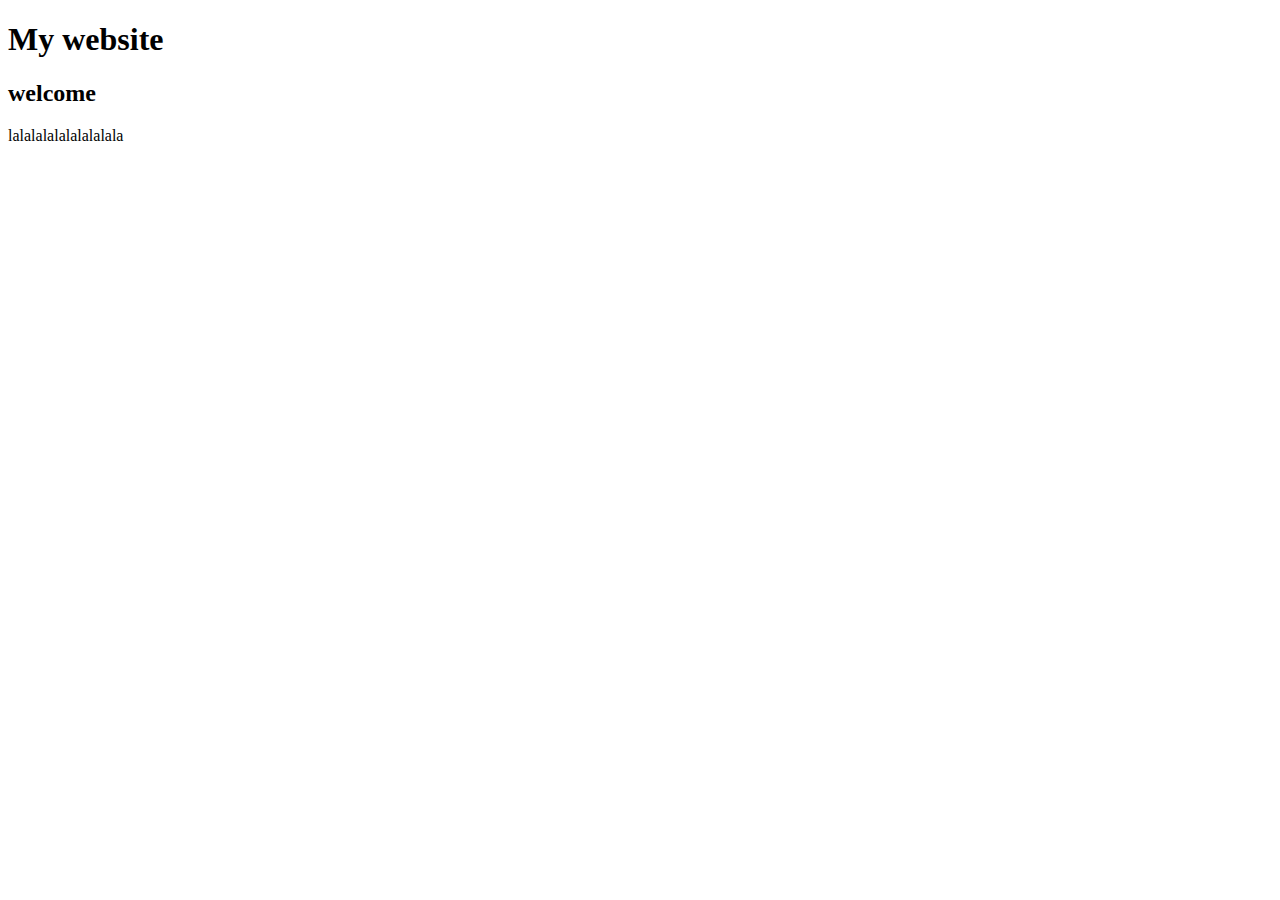
==== index.html @ 6b2bf25f "update" ====
<!DOCTYPE html>

<html lang="en">
    <head>
        <title>Churchill House</title>
        <meta charset="utf-8">
    
    </head>

    <body>
        <h1>My website</h1>
        <h2>welcome</h2>
    
    
        <p>lalalalalalalalalala</p>
    </body>
</html>
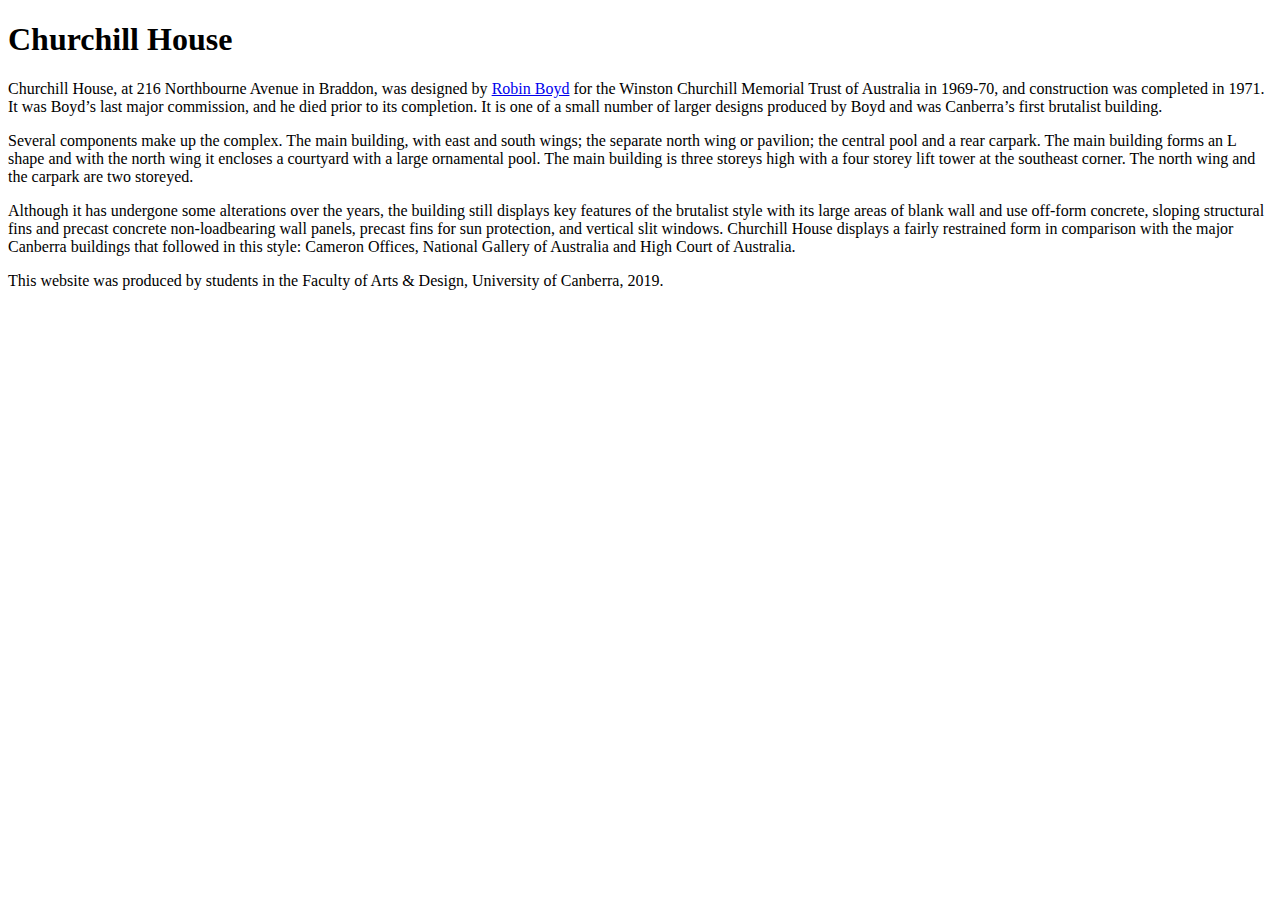
==== commit cf1003c2: "update" ====
--- a/index.html
+++ b/index.html
@@ -8,10 +8,13 @@
     </head>
 
     <body>
-        <h1>My website</h1>
-        <h2>welcome</h2>
-    
-    
-        <p>lalalalalalalalalala</p>
+        <h1>Churchill House</h1>
+        
+        <p>Churchill House, at 216 Northbourne Avenue in Braddon, was designed by <a href="robinboyd.html">Robin Boyd</a> for the Winston Churchill Memorial Trust of Australia in 1969-70, and construction was completed in 1971. It was Boyd’s last major commission, and he died prior to its completion. It is one of a small number of larger designs produced by Boyd and was Canberra’s first brutalist building.</p>
+        
+        <p>Several components make up the complex. The main building, with east and south wings; the separate north wing or pavilion; the central pool and a rear carpark. The main building forms an L shape and with the north wing it encloses a courtyard with a large ornamental pool. The main building is three storeys high with a four storey lift tower at the southeast corner. The north wing and the carpark are two storeyed.<p/>
+        
+        <p>Although it has undergone some alterations over the years, the building still displays key features of the brutalist style with its large areas of blank wall and use off-form concrete, sloping structural fins and precast concrete non-loadbearing wall panels, precast fins for sun protection, and vertical slit windows. Churchill House displays a fairly restrained form in comparison with the major Canberra buildings that followed in this style: Cameron Offices, National Gallery of Australia and High Court of Australia.</p>
     </body>
+    <footer>This website was produced by students in the Faculty of Arts & Design, University of Canberra, 2019.</footer>
 </html>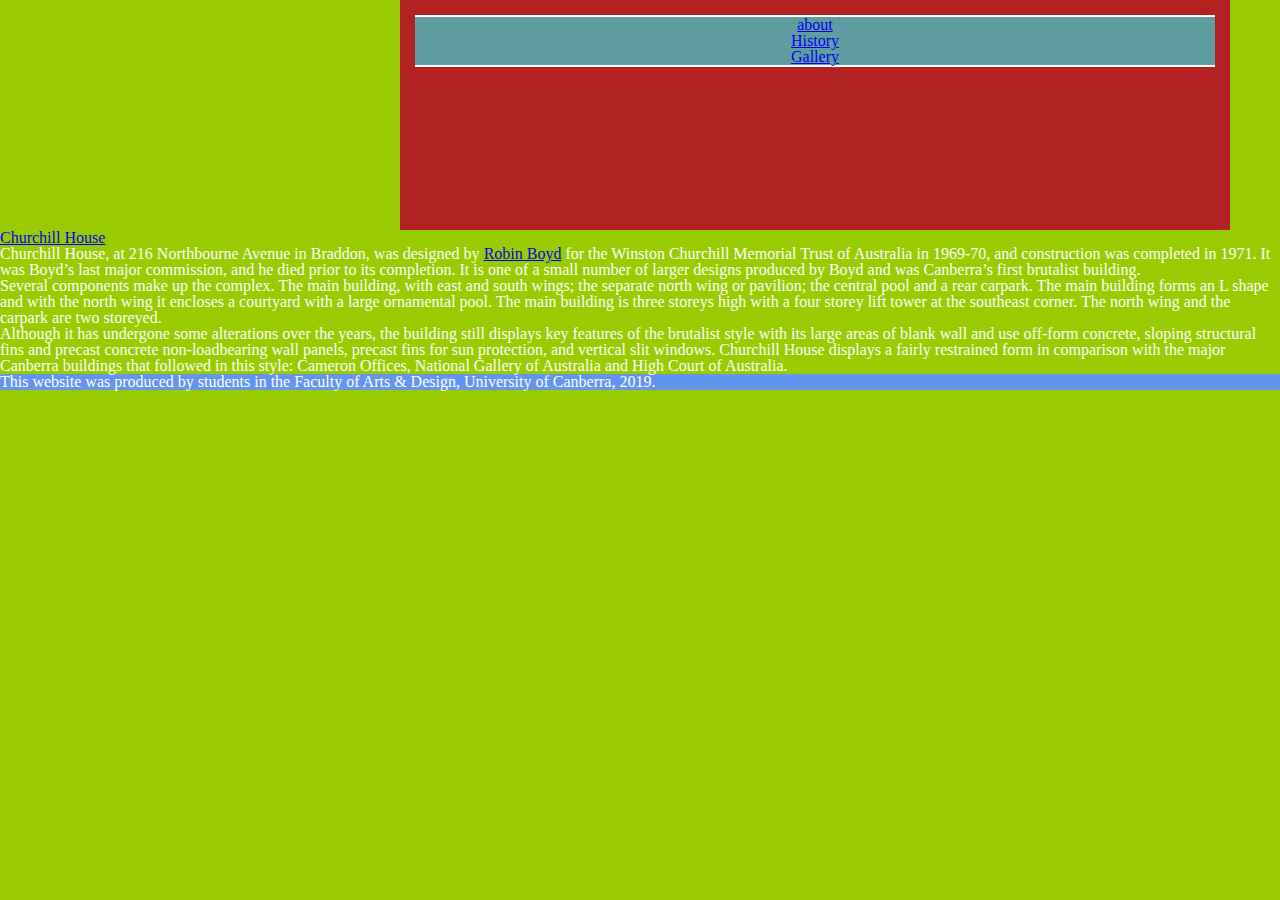
==== commit 7e0feec1: "update" ====
--- a/index.html
+++ b/index.html
@@ -4,11 +4,30 @@
     <head>
         <title>Churchill House</title>
         <meta charset="utf-8">
-    
+        <link href="assets/css/reset.css" rel="stylesheet">
+         <link href ="assets/css/styles.css" rel="stylesheet">
+        
     </head>
 
     <body>
-        <h1>Churchill House</h1>
+        <header>
+            
+            <nav>
+                <ul>
+                    <li><a href="about.html">about</a></li>
+                    <li><a href ="history.html">History</a></li>
+                    <li><a href ="gallery.html">Gallery</a></li>
+                </ul>
+            </nav>
+        </header>
+        
+        
+        <h1><a href="index.html">Churchill House</a> </h1>
+    
+        <!-- <img src="assets/images/churchill-house-33.jpg" alt="churchill outlook">
+        <img src="assets/images/churchill-house-34.jpg" alt="">
+        <img src ="assets/images/churchill-house-38.jpg" alt=""> </!-->
+            
         
         <p>Churchill House, at 216 Northbourne Avenue in Braddon, was designed by <a href="robinboyd.html">Robin Boyd</a> for the Winston Churchill Memorial Trust of Australia in 1969-70, and construction was completed in 1971. It was Boyd’s last major commission, and he died prior to its completion. It is one of a small number of larger designs produced by Boyd and was Canberra’s first brutalist building.</p>
         
@@ -16,5 +35,7 @@
         
         <p>Although it has undergone some alterations over the years, the building still displays key features of the brutalist style with its large areas of blank wall and use off-form concrete, sloping structural fins and precast concrete non-loadbearing wall panels, precast fins for sun protection, and vertical slit windows. Churchill House displays a fairly restrained form in comparison with the major Canberra buildings that followed in this style: Cameron Offices, National Gallery of Australia and High Court of Australia.</p>
     </body>
-    <footer>This website was produced by students in the Faculty of Arts & Design, University of Canberra, 2019.</footer>
+    <footer>
+        <p>This website was produced by students in the Faculty of Arts & Design, University of Canberra, 2019.</p>
+    </footer>
 </html>--- a/assets/css/styles.css
+++ b/assets/css/styles.css
@@ -0,0 +1,27 @@
+body{
+    background-color:#99cc00;
+    color:#ffffff;
+}
+
+header{
+    background-color: firebrick;
+    height:200px;
+    width:800px;
+    margin-left:400px;
+    padding: 15px;
+}
+
+nav{
+    background-color: cadetblue;
+    border-top:2px solid white;
+    border-bottom:2px solid white;
+    text-align:center;
+}
+
+main{
+    background-color:darkgreen;
+}
+
+footer{
+    background-color: cornflowerblue;
+}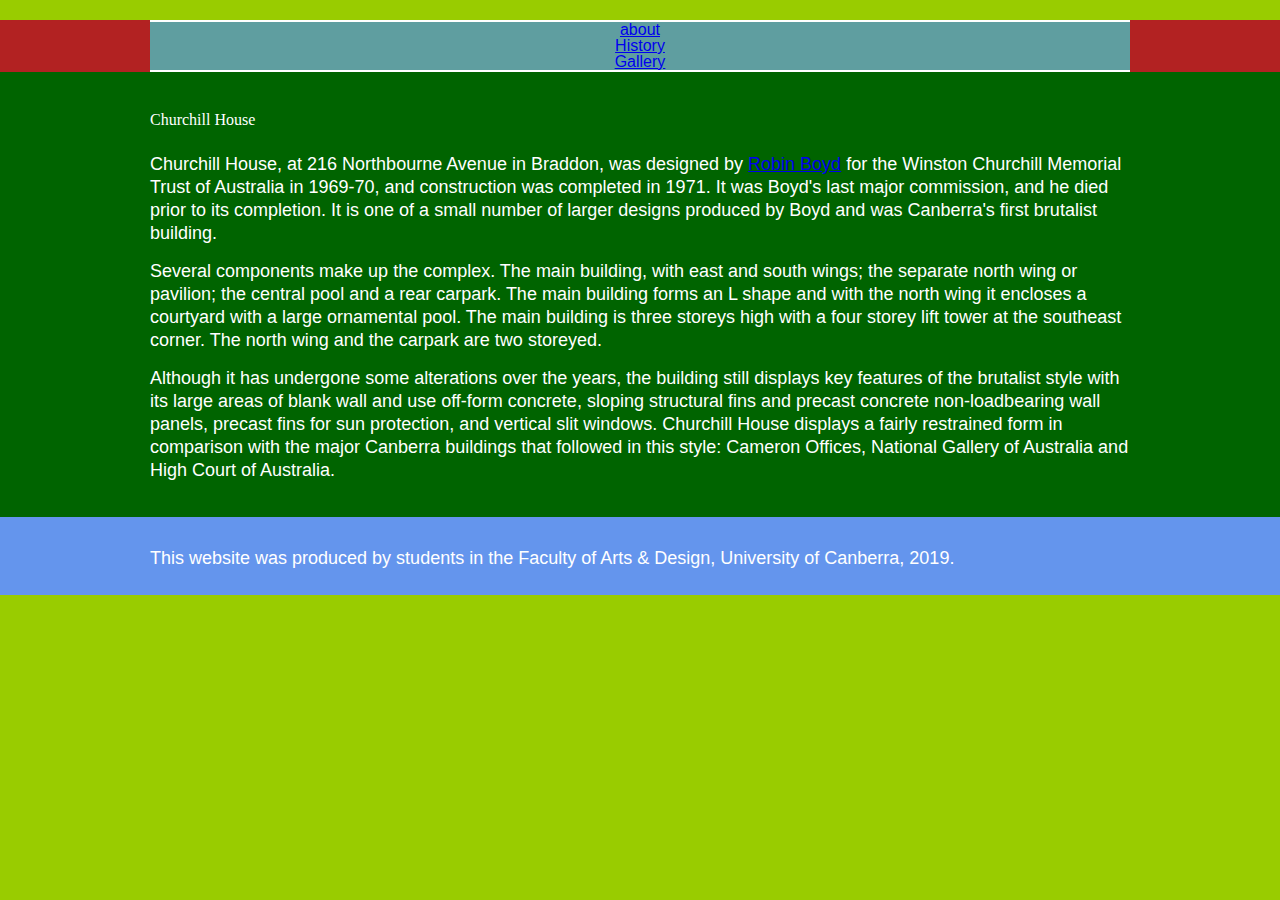
==== commit 64c62acd: "update" ====
--- a/index.html
+++ b/index.html
@@ -1,41 +1,55 @@
 <!DOCTYPE html>
 
 <html lang="en">
-    <head>
-        <title>Churchill House</title>
-        <meta charset="utf-8">
-        <link href="assets/css/reset.css" rel="stylesheet">
-         <link href ="assets/css/styles.css" rel="stylesheet">
-        
-    </head>
 
-    <body>
-        <header>
-            
+<head>
+    <title>Churchill House</title>
+    <meta charset="utf-8">
+    <link href="assets/css/reset.css" rel="stylesheet">
+    <link href="assets/css/styles.css" rel="stylesheet">
+
+</head>
+
+<body>
+    <header>
+        <div class="wrapper">
+
             <nav>
                 <ul>
                     <li><a href="about.html">about</a></li>
-                    <li><a href ="history.html">History</a></li>
-                    <li><a href ="gallery.html">Gallery</a></li>
+                    <li><a href="history.html">History</a></li>
+                    <li><a href="gallery.html">Gallery</a></li>
                 </ul>
             </nav>
-        </header>
-        
-        
-        <h1><a href="index.html">Churchill House</a> </h1>
-    
-        <!-- <img src="assets/images/churchill-house-33.jpg" alt="churchill outlook">
-        <img src="assets/images/churchill-house-34.jpg" alt="">
-        <img src ="assets/images/churchill-house-38.jpg" alt=""> </!-->
-            
-        
-        <p>Churchill House, at 216 Northbourne Avenue in Braddon, was designed by <a href="robinboyd.html">Robin Boyd</a> for the Winston Churchill Memorial Trust of Australia in 1969-70, and construction was completed in 1971. It was Boyd’s last major commission, and he died prior to its completion. It is one of a small number of larger designs produced by Boyd and was Canberra’s first brutalist building.</p>
-        
-        <p>Several components make up the complex. The main building, with east and south wings; the separate north wing or pavilion; the central pool and a rear carpark. The main building forms an L shape and with the north wing it encloses a courtyard with a large ornamental pool. The main building is three storeys high with a four storey lift tower at the southeast corner. The north wing and the carpark are two storeyed.<p/>
-        
-        <p>Although it has undergone some alterations over the years, the building still displays key features of the brutalist style with its large areas of blank wall and use off-form concrete, sloping structural fins and precast concrete non-loadbearing wall panels, precast fins for sun protection, and vertical slit windows. Churchill House displays a fairly restrained form in comparison with the major Canberra buildings that followed in this style: Cameron Offices, National Gallery of Australia and High Court of Australia.</p>
-    </body>
+        </div>
+    </header>
+
+    <main>
+        <div class="wrapper">
+
+            <h1>Churchill House </h1>
+
+
+            <!-- <img src="assets/images/churchill-house-33.jpg" alt="churchill outlook">
+<img src="assets/images/churchill-house-34.jpg" alt="">
+     <img src ="assets/images/churchill-house-38.jpg" alt=""> </!-->
+
+
+            <p>Churchill House, at 216 Northbourne Avenue in Braddon, was designed by <a href="robinboyd.html">Robin Boyd</a> for the Winston Churchill Memorial Trust of Australia in 1969-70, and construction was completed in 1971. It was Boyd's last major commission, and he died prior to its completion. It is one of a small number of larger designs produced by Boyd and was Canberra's first brutalist building.</p>
+
+            <p>Several components make up the complex. The main building, with east and south wings; the separate north wing or pavilion; the central pool and a rear carpark. The main building forms an L shape and with the north wing it encloses a courtyard with a large ornamental pool. The main building is three storeys high with a four storey lift tower at the southeast corner. The north wing and the carpark are two storeyed.
+            </p>
+
+            <p>Although it has undergone some alterations over the years, the building still displays key features of the brutalist style with its large areas of blank wall and use off-form concrete, sloping structural fins and precast concrete non-loadbearing wall panels, precast fins for sun protection, and vertical slit windows. Churchill House displays a fairly restrained form in comparison with the major Canberra buildings that followed in this style: Cameron Offices, National Gallery of Australia and High Court of Australia.</p>
+        </div>
+    </main>
+
     <footer>
-        <p>This website was produced by students in the Faculty of Arts & Design, University of Canberra, 2019.</p>
+        <div class="wrapper">
+            <p>This website was produced by students in the Faculty of Arts & Design, University of Canberra, 2019.</p>
+        </div>
     </footer>
-</html>+
+</body>
+
+</html>
--- a/assets/css/styles.css
+++ b/assets/css/styles.css
@@ -1,27 +1,49 @@
-body{
-    background-color:#99cc00;
-    color:#ffffff;
+body {
+    background-color: #99cc00;
+    color: #ffffff;
+    font-family: domine, roboto, sans-serif;
+    font-size: 16px;
 }
 
-header{
-    background-color: firebrick;
-    height:200px;
-    width:800px;
-    margin-left:400px;
-    padding: 15px;
+h1,
+h2,
+h3,
+h4,
+h5,
+h6 {
+    font-family: domine;
+    margin-bottom: 25px;
 }
 
-nav{
-    background-color: cadetblue;
-    border-top:2px solid white;
-    border-bottom:2px solid white;
-    text-align:center;
+p {
+    font-size: 18px;
+    line-height: 23px;
+    margin-bottom: 15px;
 }
 
-main{
-    background-color:darkgreen;
+.wrapper {
+    width: 980px;
+    /*top right bottom left*/
+    margin: 20px auto 0px auto;
 }
 
-footer{
+header {
+    background-color: firebrick;
+}
+
+nav {
+    background-color: cadetblue;
+    border-top: 2px solid white;
+    border-bottom: 2px solid white;
+    text-align: center;
+}
+
+main {
+    background-color: darkgreen;
+    padding: 20px;
+}
+
+footer {
     background-color: cornflowerblue;
-}+    padding: 10px;
+}
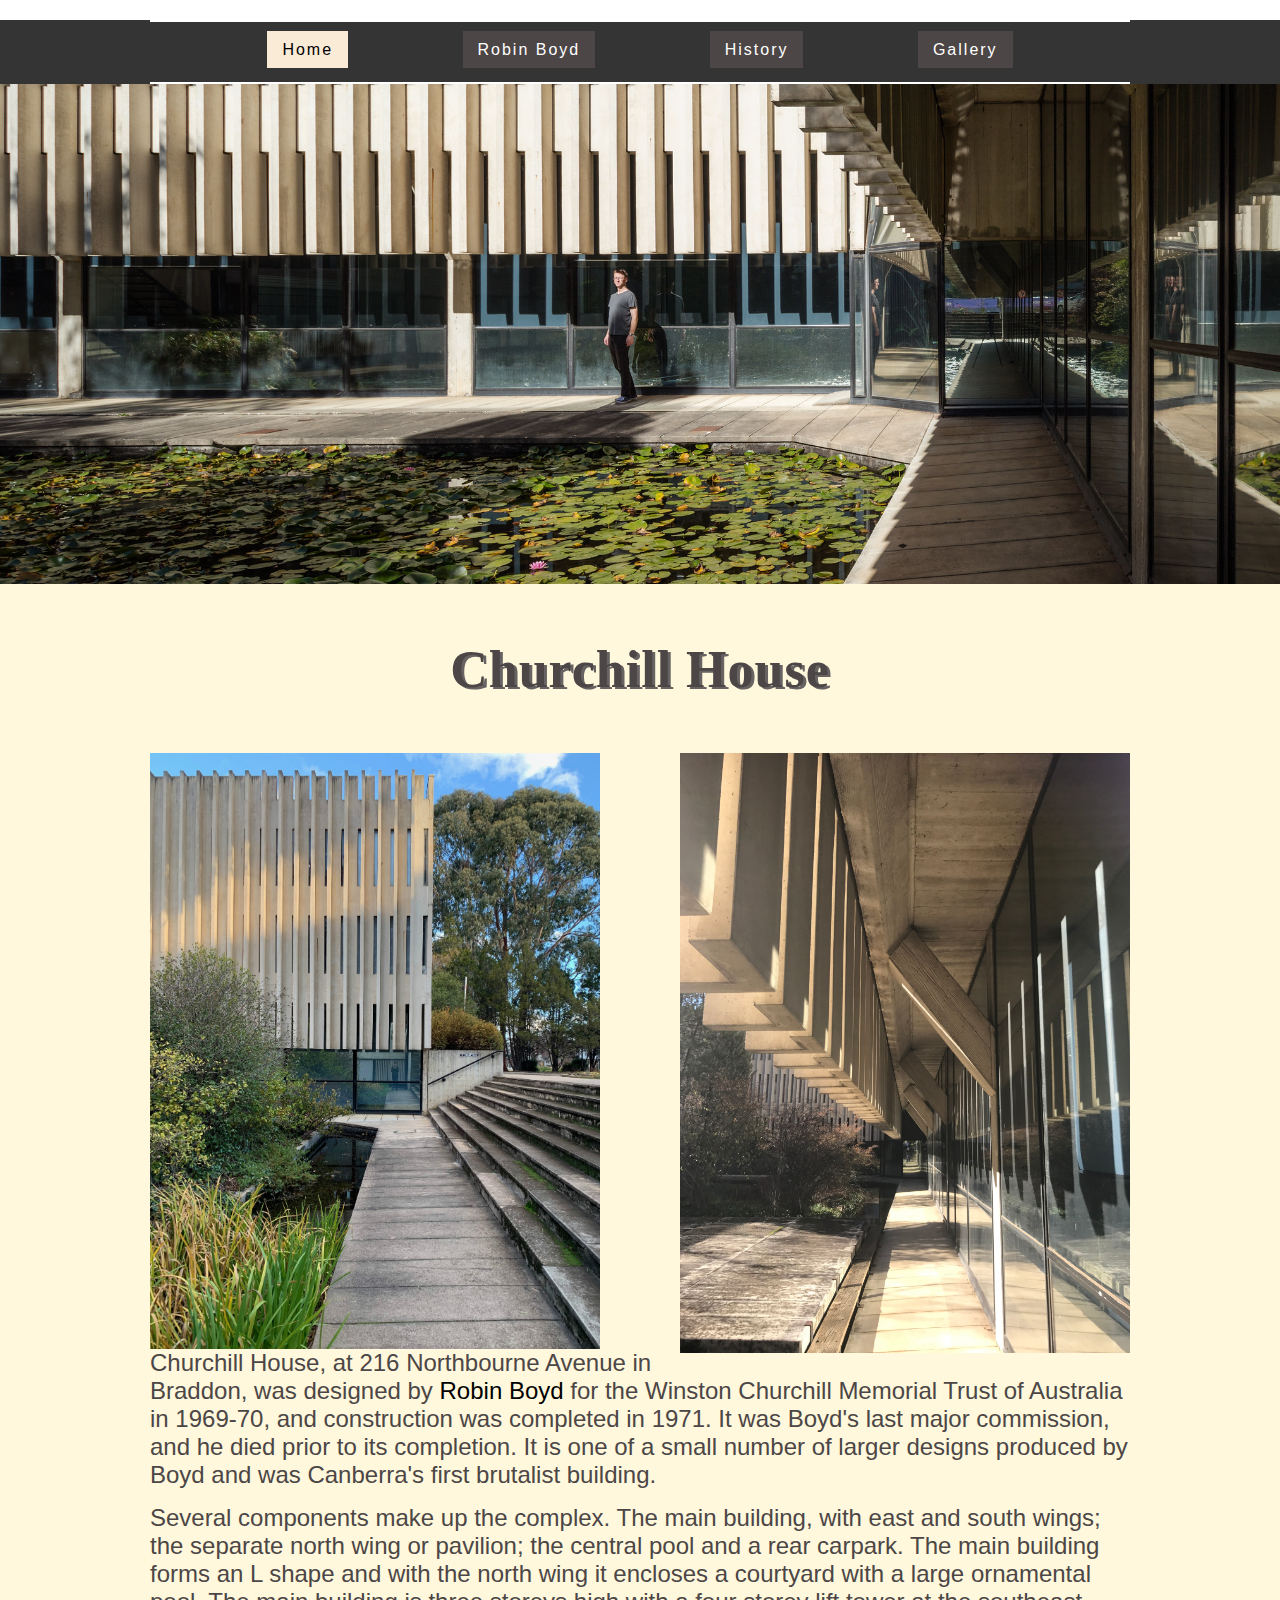
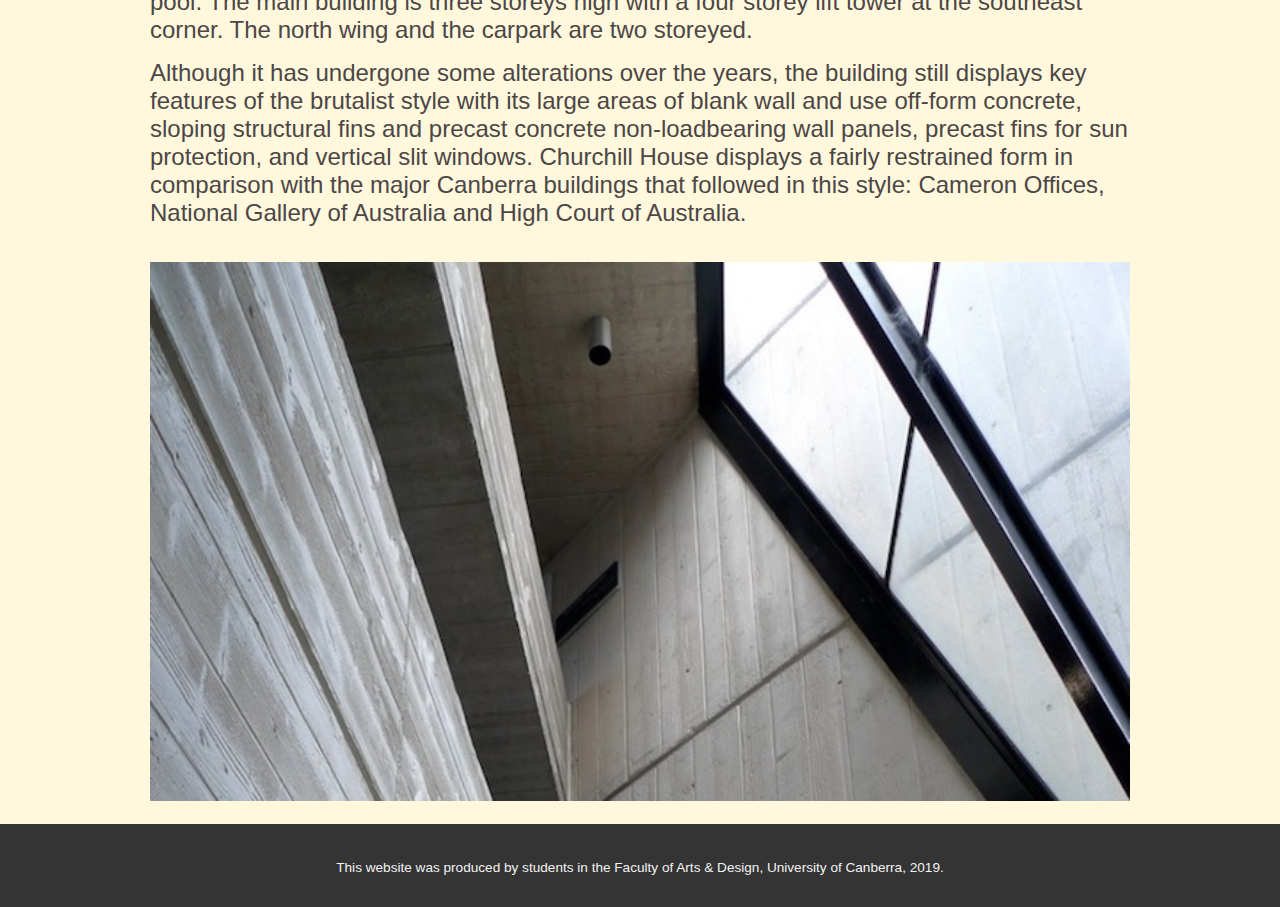
==== commit 4c6f08e2: "update" ====
--- a/index.html
+++ b/index.html
@@ -16,7 +16,8 @@
 
             <nav>
                 <ul>
-                    <li><a href="about.html">about</a></li>
+                    <li><a href="index.html" class="currentpage">Home</a></li>
+                    <li><a href="robinboyd.html">Robin Boyd</a></li>
                     <li><a href="history.html">History</a></li>
                     <li><a href="gallery.html">Gallery</a></li>
                 </ul>
@@ -24,16 +25,18 @@
         </div>
     </header>
 
+    <div class="hero">
+        <!-- img in css -->
+    </div>
+
     <main>
         <div class="wrapper">
 
             <h1>Churchill House </h1>
 
 
-            <!-- <img src="assets/images/churchill-house-33.jpg" alt="churchill outlook">
-<img src="assets/images/churchill-house-34.jpg" alt="">
-     <img src ="assets/images/churchill-house-38.jpg" alt=""> </!-->
-
+            <img src="assets/images/churchill-house-33.jpg" alt="churchill intro" class="leftimg">
+            <img src="assets/images/churchill-house-21.jpg" alt="churchill intro2" class="rightimg">
 
             <p>Churchill House, at 216 Northbourne Avenue in Braddon, was designed by <a href="robinboyd.html">Robin Boyd</a> for the Winston Churchill Memorial Trust of Australia in 1969-70, and construction was completed in 1971. It was Boyd's last major commission, and he died prior to its completion. It is one of a small number of larger designs produced by Boyd and was Canberra's first brutalist building.</p>
 
@@ -41,6 +44,9 @@
             </p>
 
             <p>Although it has undergone some alterations over the years, the building still displays key features of the brutalist style with its large areas of blank wall and use off-form concrete, sloping structural fins and precast concrete non-loadbearing wall panels, precast fins for sun protection, and vertical slit windows. Churchill House displays a fairly restrained form in comparison with the major Canberra buildings that followed in this style: Cameron Offices, National Gallery of Australia and High Court of Australia.</p>
+
+            <img src="assets/images/churchill-house-24.jpg" alt="churchill intro3" class="bottomimg">
+
         </div>
     </main>
 
--- a/assets/css/styles.css
+++ b/assets/css/styles.css
@@ -1,9 +1,10 @@
 body {
-    background-color: #99cc00;
-    color: #ffffff;
+    color: #4c4646;
     font-family: domine, roboto, sans-serif;
     font-size: 16px;
 }
+
+/*Typography*/
 
 h1,
 h2,
@@ -15,11 +16,52 @@
     margin-bottom: 25px;
 }
 
+h1 {
+    text-align: center;
+    font-size: 52px;
+    font-weight: bolder;
+    letter-spacing: 1px;
+    text-shadow: #666362 3px 2px 0px;
+    padding-top: 20px;
+    padding-bottom: 32px;
+
+}
+
+h2 {
+    font-size: 25px;
+    border-bottom: 1px solid white;
+    padding-bottom: 3px;
+}
+
+h3 {
+    font-size: 22px;
+}
+
 p {
-    font-size: 18px;
-    line-height: 23px;
+    font-size: 24px;
+    line-height: 28px;
     margin-bottom: 15px;
 }
+
+/*anchor styles*/
+a {
+    color: black;
+    text-decoration: none;
+}
+
+a:hover {
+    text-decoration: underline;
+}
+
+a:visited {
+    color: #3bb9ff;
+}
+
+a:active {
+    color: #e9dcbe;
+}
+
+/*main containers*/
 
 .wrapper {
     width: 980px;
@@ -28,22 +70,80 @@
 }
 
 header {
-    background-color: firebrick;
+    background-color: #343434;
 }
 
 nav {
-    background-color: cadetblue;
     border-top: 2px solid white;
     border-bottom: 2px solid white;
     text-align: center;
 }
 
+nav ul {
+    height: 40px;
+    padding-top: 20px;
+}
+
+nav ul li {
+    display: inline;
+    margin: 55px;
+}
+
+nav ul li a {
+    color: white;
+    background-color: #4c4646;
+    ;
+    text-decoration: none;
+    padding: 10px 15px;
+    letter-spacing: 2px;
+}
+
+nav ul li a:hover,
+nav ul li a.currentpage {
+    background-color: antiquewhite;
+    text-decoration: none;
+    color: black
+}
+
+.hero {
+    min-height: 500px;
+    background-image: url(../images/extra1-churchill-house-by-robin%20boyd-photo-copyright-darren-bradley.jpg);
+    background-repeat: no-repeat;
+    background-size: cover;
+    background-position: bottom;
+}
+
 main {
-    background-color: darkgreen;
+    background-color: #fff8dc;
     padding: 20px;
+    overflow: auto;
 }
 
 footer {
-    background-color: cornflowerblue;
+    background-color: #343434;
     padding: 10px;
+    text-align: center;
 }
+
+footer p {
+    font-size: 85%;
+    color: #f3f3f3;
+}
+
+/*image setup*/
+
+.leftimg {
+    float: left;
+    width: 450px;
+}
+
+.rightimg {
+    float: right;
+    width: 450px;
+}
+
+.bottomimg {
+    width: 50%;
+    width: 980px;
+    margin-top: 20px;
+}
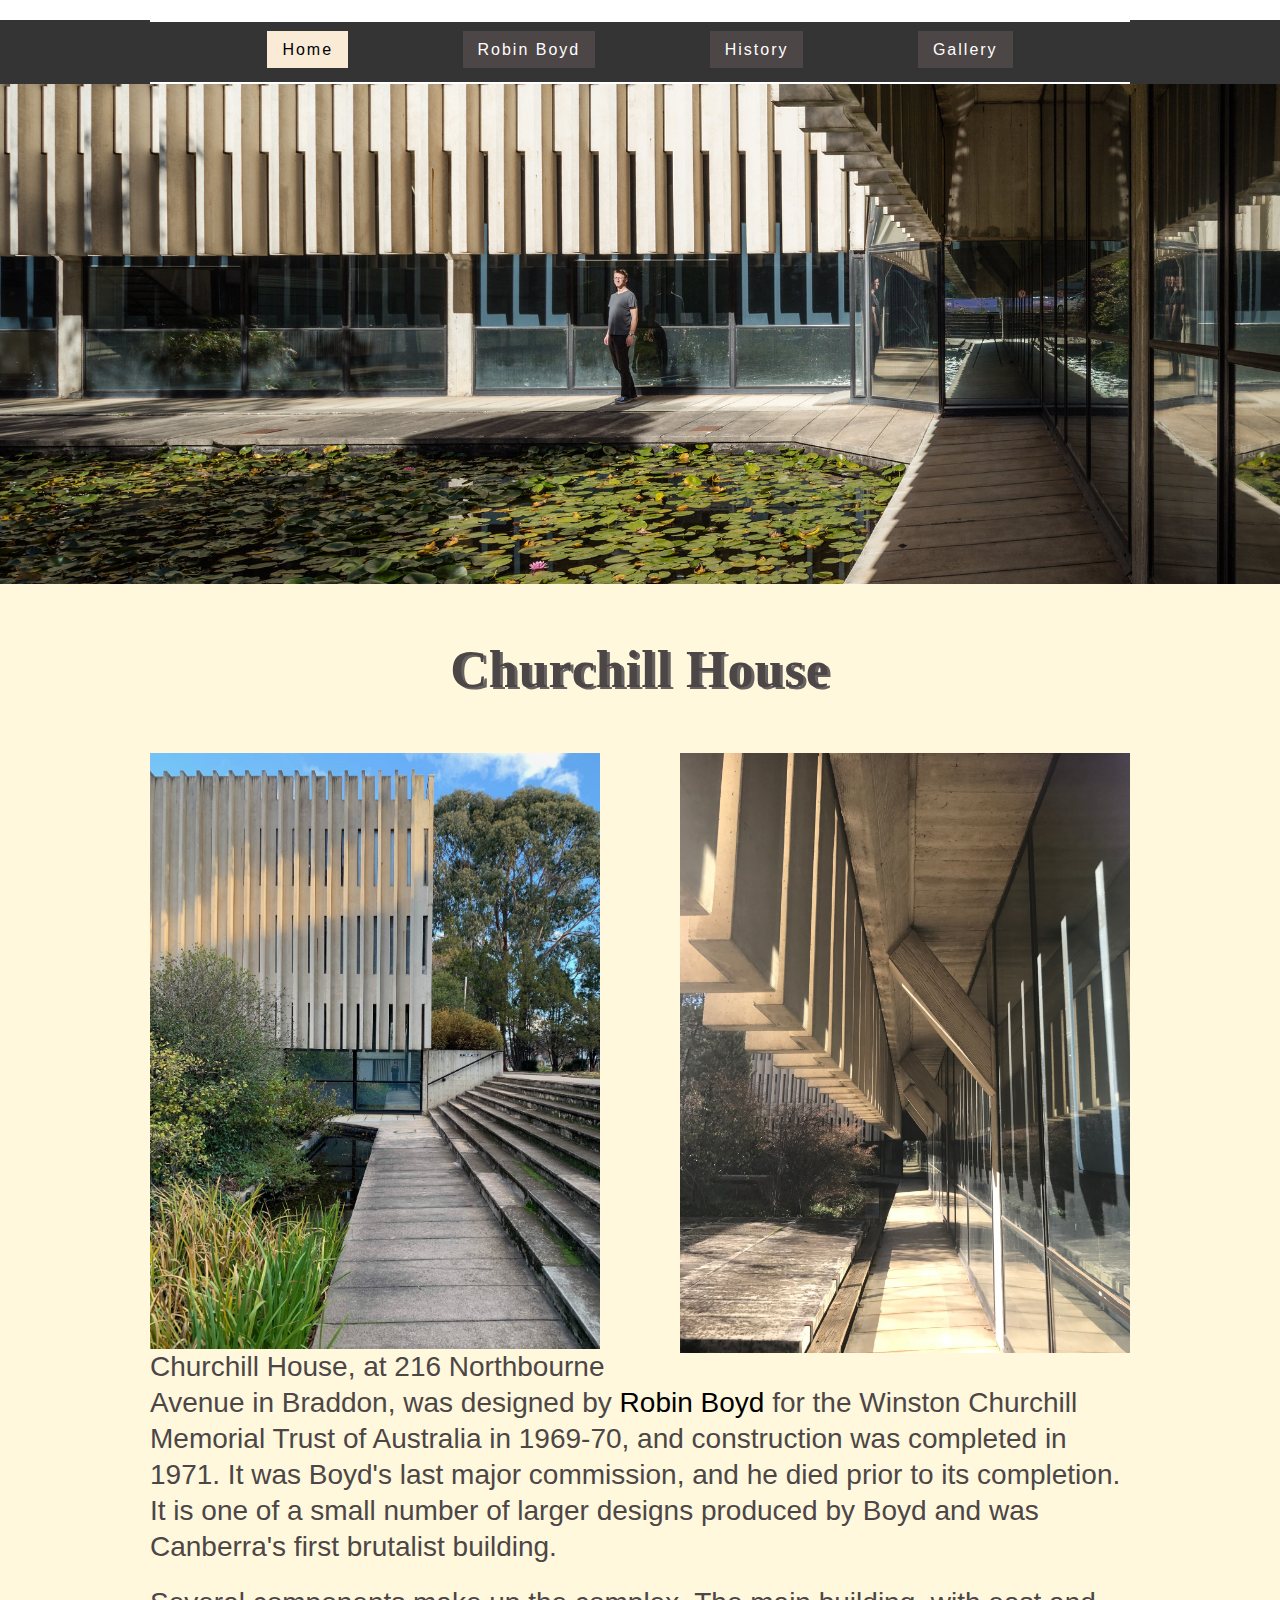
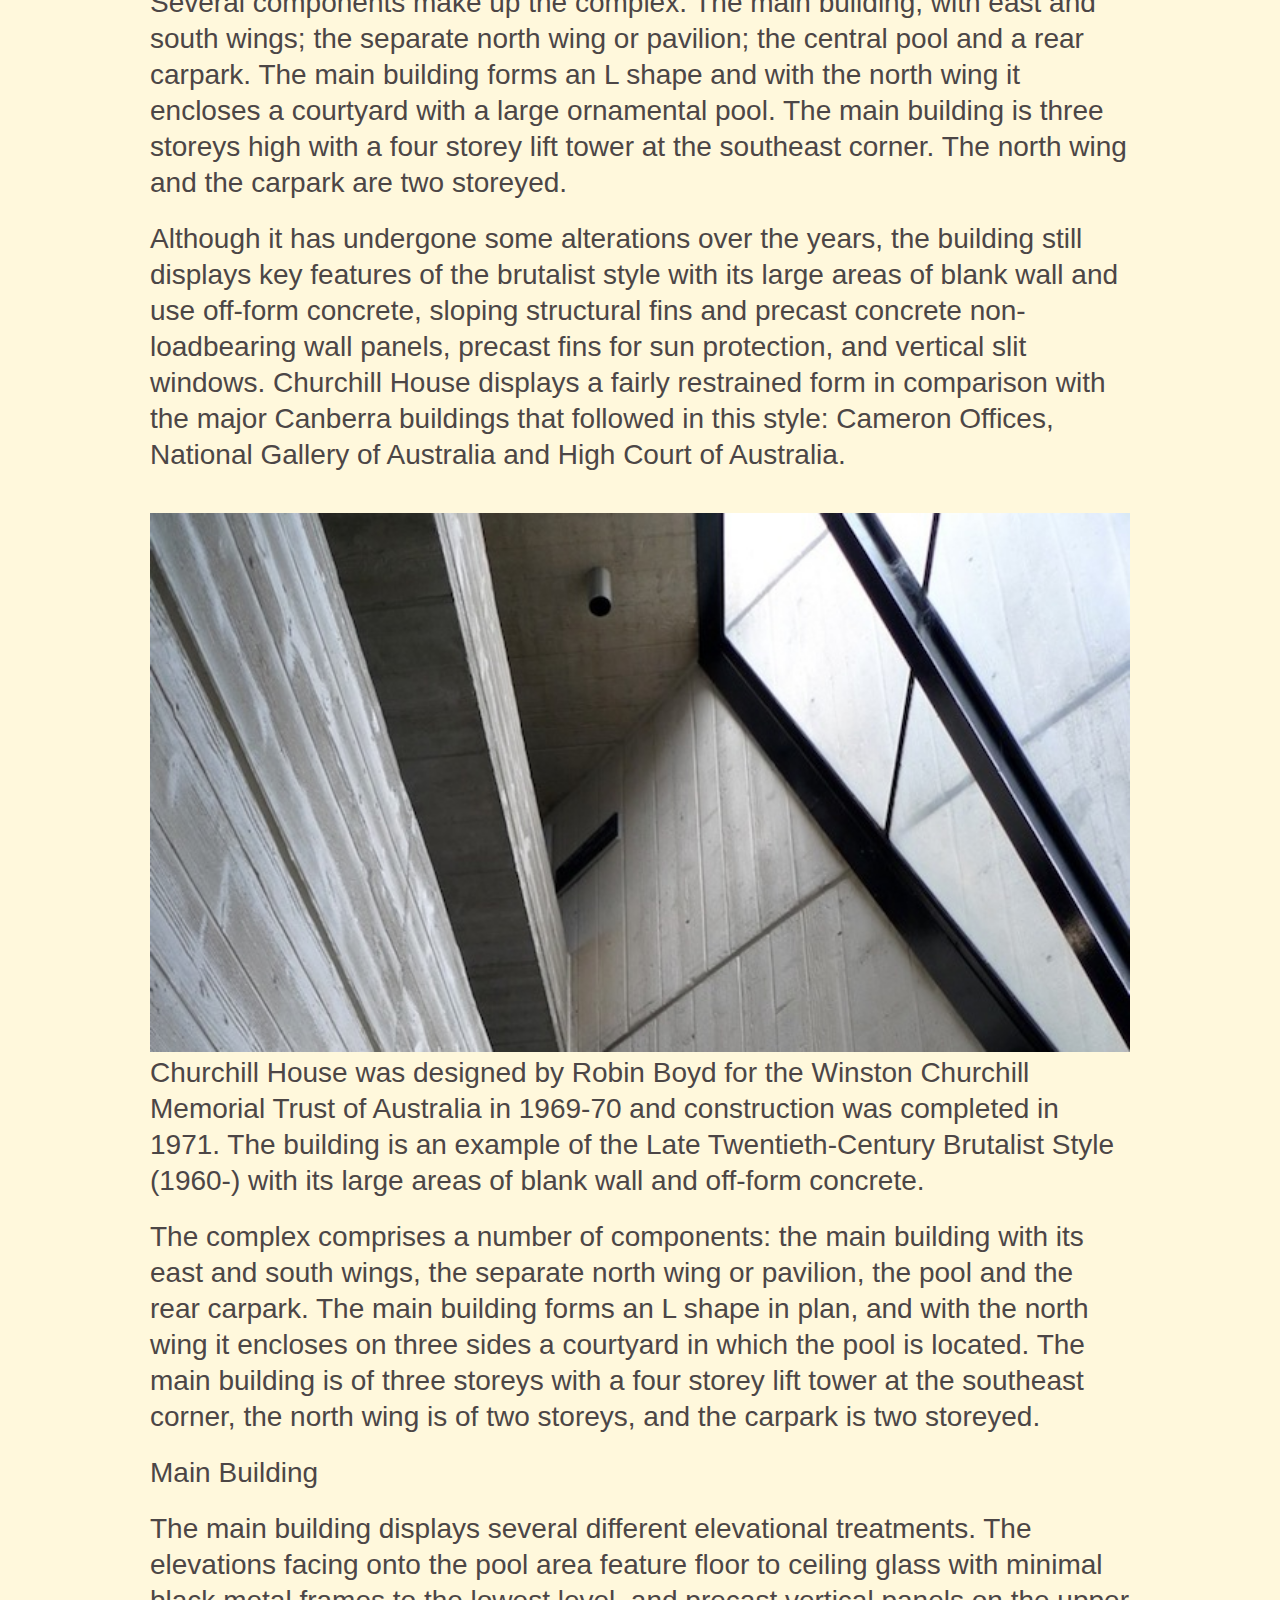
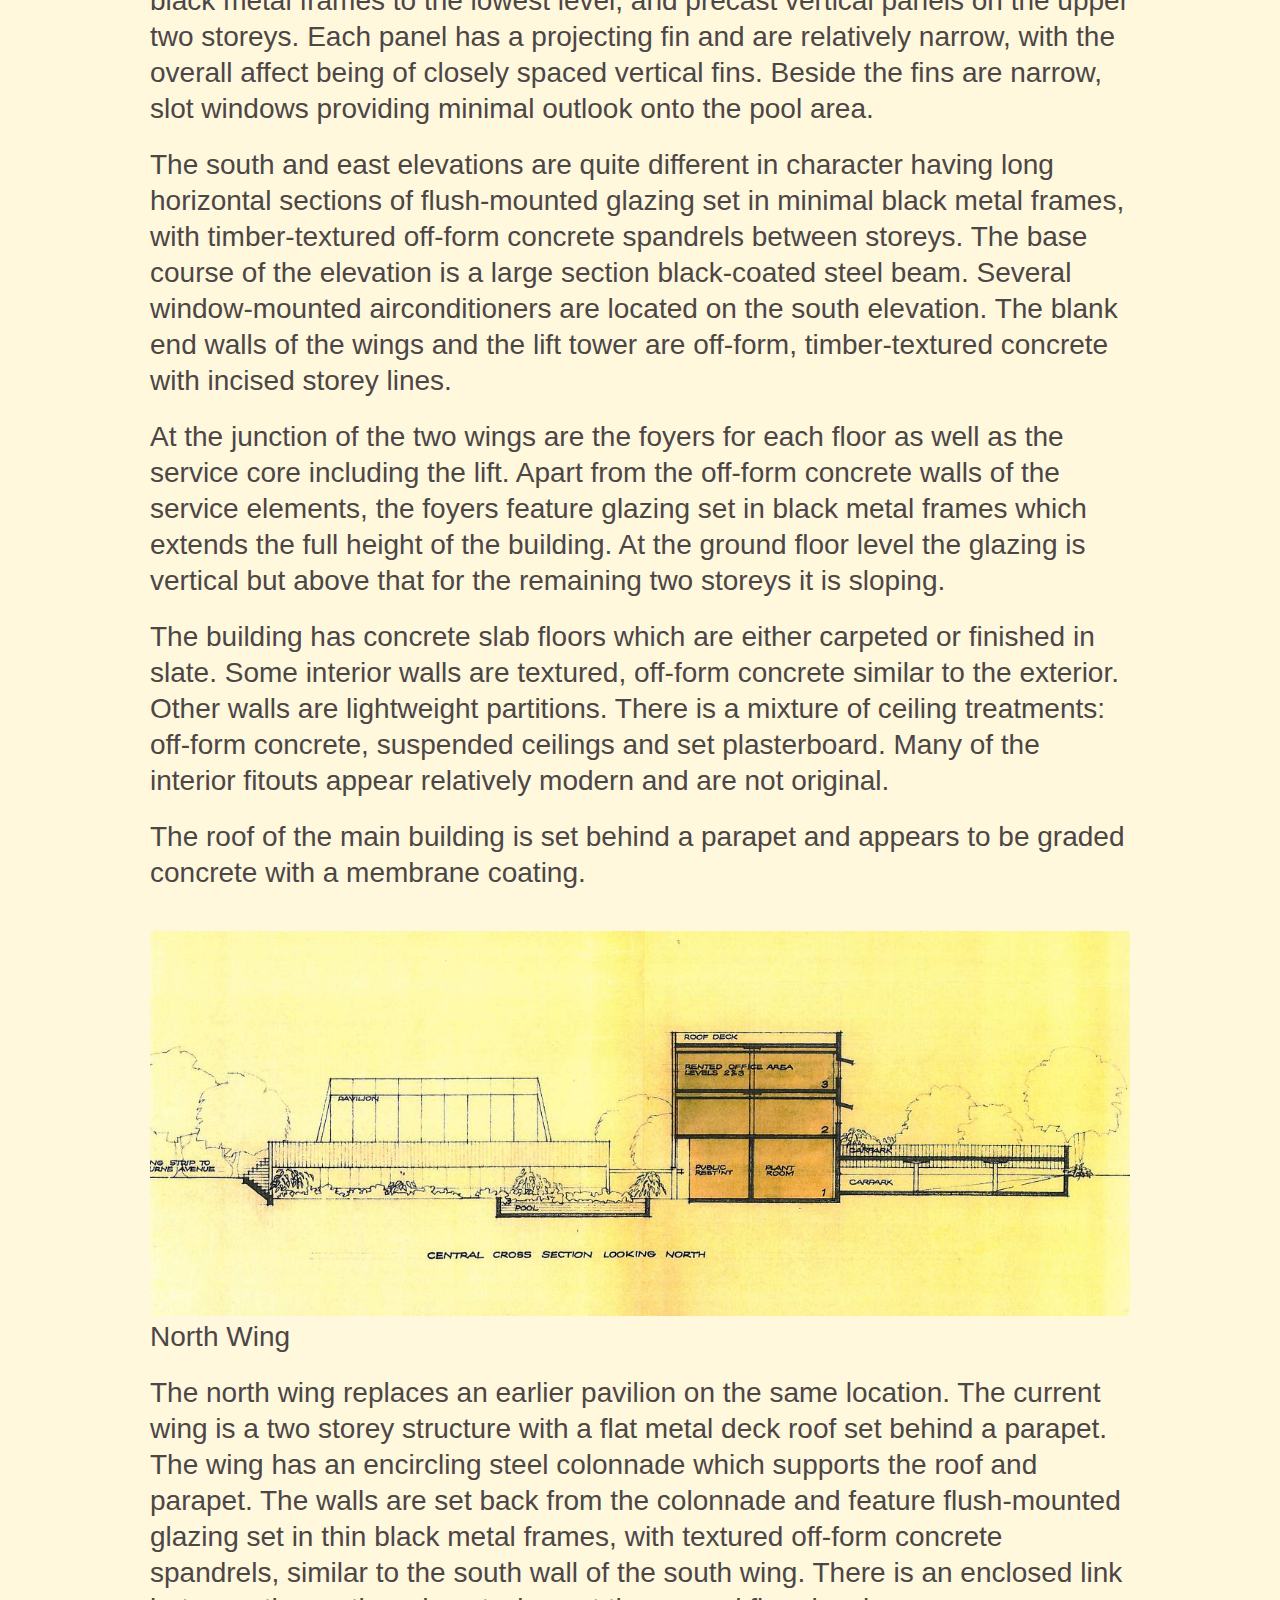
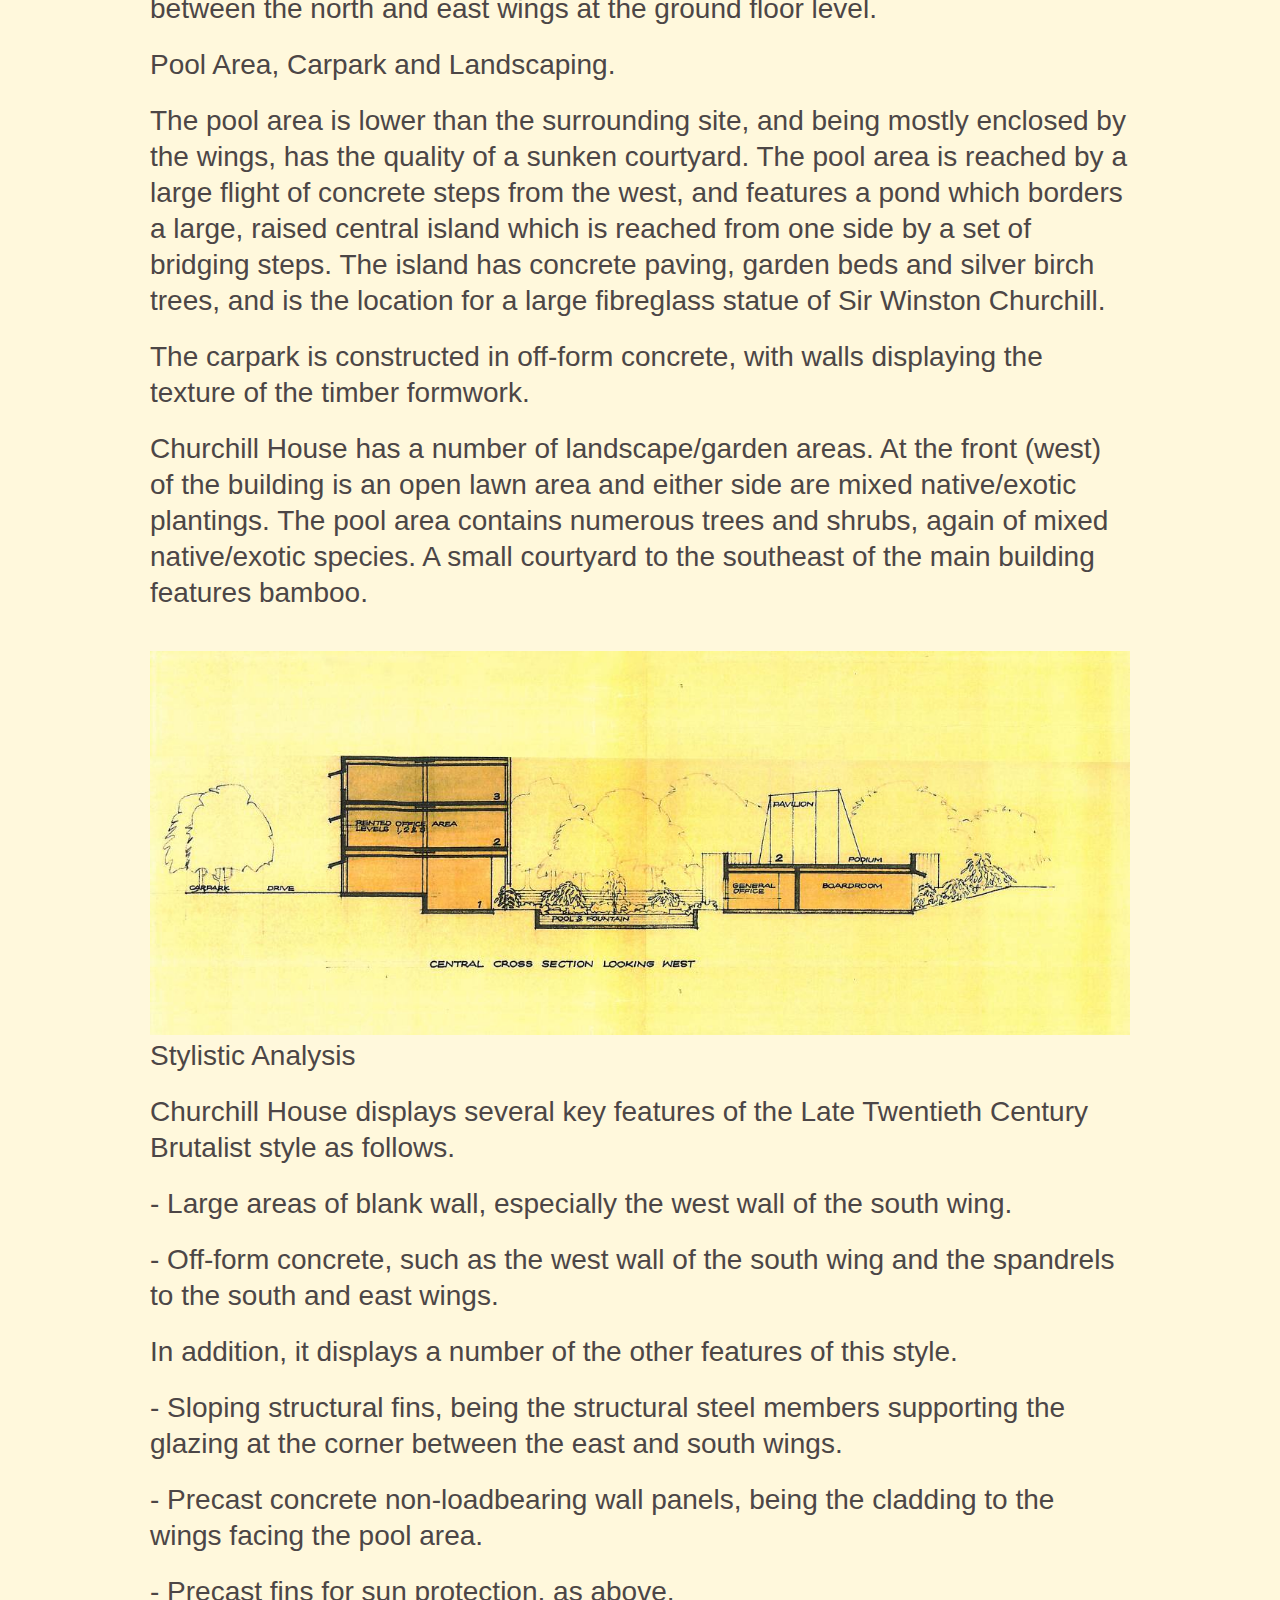
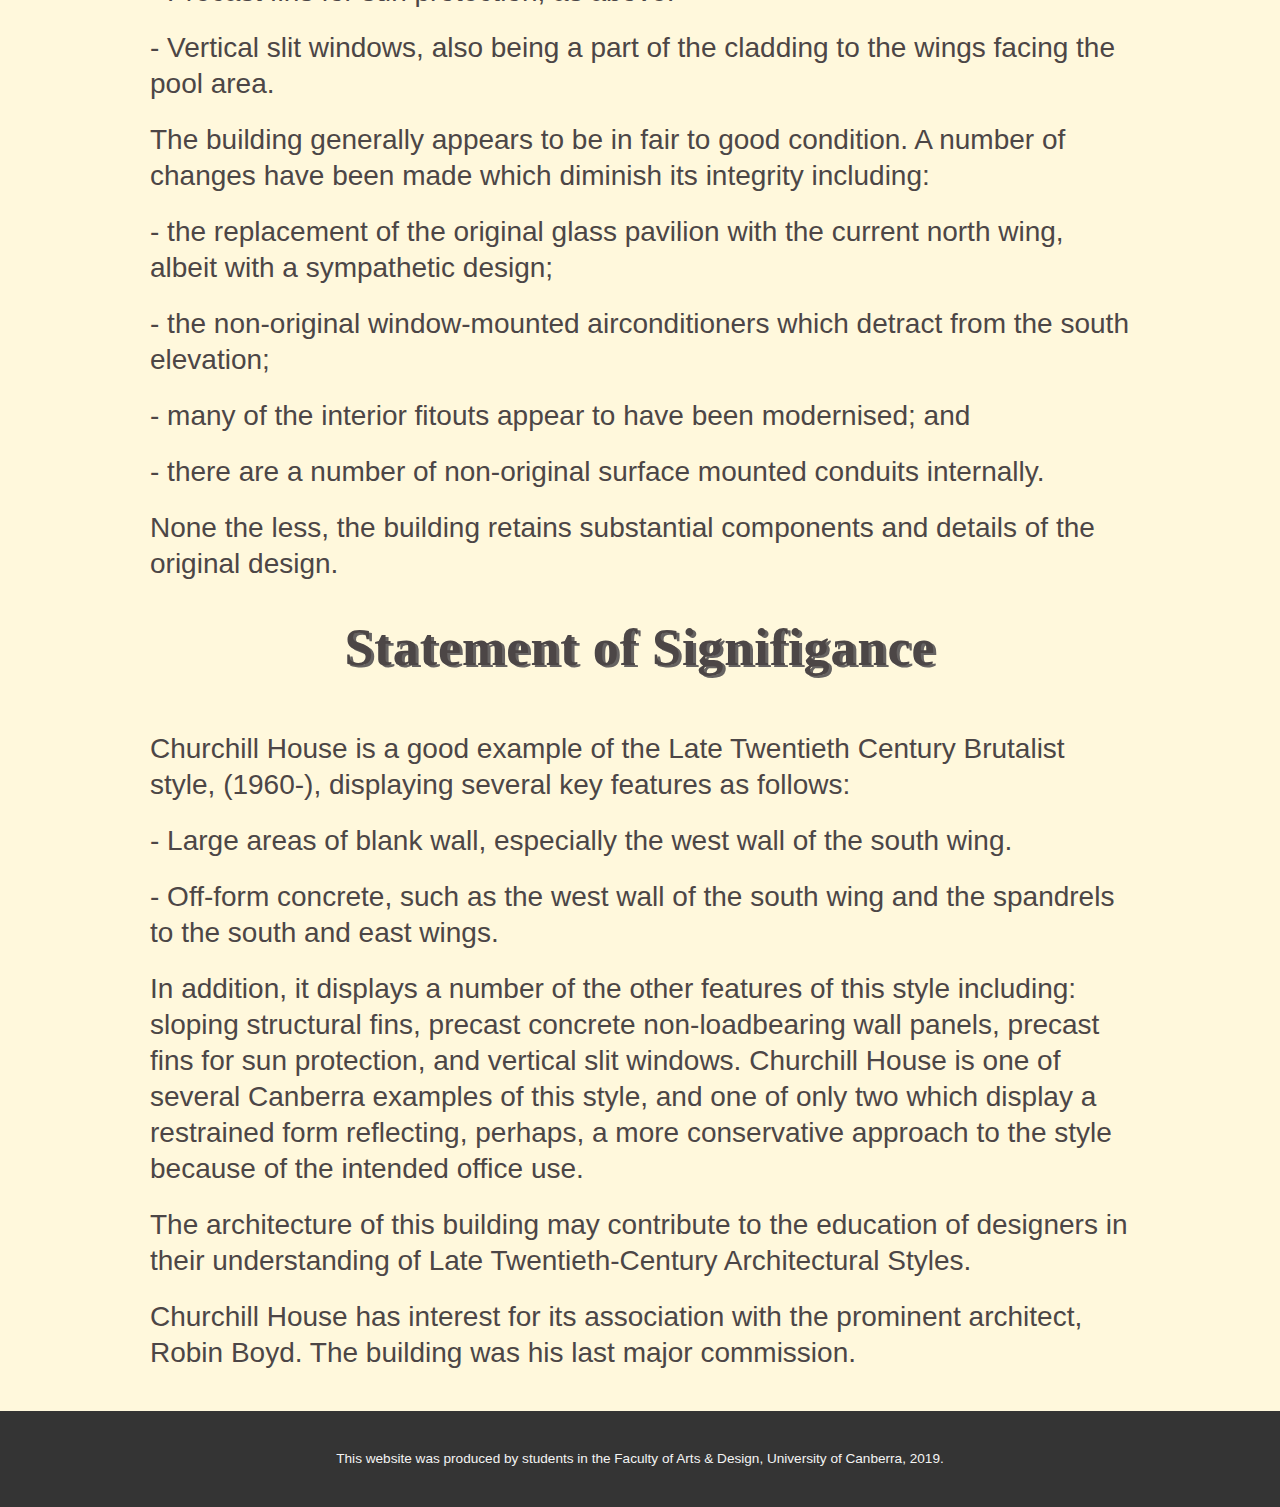
==== commit a8d82f20: "updates" ====
--- a/index.html
+++ b/index.html
@@ -3,10 +3,11 @@
 <html lang="en">
 
 <head>
-    <title>Churchill House</title>
+    <title>Churchill House-Home</title>
     <meta charset="utf-8">
-    <link href="assets/css/reset.css" rel="stylesheet">
-    <link href="assets/css/styles.css" rel="stylesheet">
+    <link href="assets/css/reset.css" rel="stylesheet" type="text/css">
+    <link href="assets/css/styles.css" rel="stylesheet" type="text/css">
+    <link href="assets/images/boyd-logo.png" rel="icon" type="image/x-icon">
 
 </head>
 
@@ -46,6 +47,80 @@
             <p>Although it has undergone some alterations over the years, the building still displays key features of the brutalist style with its large areas of blank wall and use off-form concrete, sloping structural fins and precast concrete non-loadbearing wall panels, precast fins for sun protection, and vertical slit windows. Churchill House displays a fairly restrained form in comparison with the major Canberra buildings that followed in this style: Cameron Offices, National Gallery of Australia and High Court of Australia.</p>
 
             <img src="assets/images/churchill-house-24.jpg" alt="churchill intro3" class="bottomimg">
+            <p>Churchill House was designed by Robin Boyd for the Winston Churchill Memorial Trust of Australia in 1969-70 and construction was completed in 1971. The building is an example of the Late Twentieth-Century Brutalist Style (1960-) with its large areas of blank wall and off-form concrete.</p>
+
+            <p>The complex comprises a number of components: the main building with its east and south wings, the separate north wing or pavilion, the pool and the rear carpark. The main building forms an L shape in plan, and with the north wing it encloses on three sides a courtyard in which the pool is located. The main building is of three storeys with a four storey lift tower at the southeast corner, the north wing is of two storeys, and the carpark is two storeyed.</p>
+
+            <p>Main Building</p>
+
+            <p>The main building displays several different elevational treatments. The elevations facing onto the pool area feature floor to ceiling glass with minimal black metal frames to the lowest level, and precast vertical panels on the upper two storeys. Each panel has a projecting fin and are relatively narrow, with the overall affect being of closely spaced vertical fins. Beside the fins are narrow, slot windows providing minimal outlook onto the pool area.</p>
+
+            <p>The south and east elevations are quite different in character having long horizontal sections of flush-mounted glazing set in minimal black metal frames, with timber-textured off-form concrete spandrels between storeys. The base course of the elevation is a large section black-coated steel beam. Several window-mounted airconditioners are located on the south elevation. The blank end walls of the wings and the lift tower are off-form, timber-textured concrete with incised storey lines.</p>
+
+            <p>At the junction of the two wings are the foyers for each floor as well as the service core including the lift. Apart from the off-form concrete walls of the service elements, the foyers feature glazing set in black metal frames which extends the full height of the building. At the ground floor level the glazing is vertical but above that for the remaining two storeys it is sloping.</p>
+
+            <p>The building has concrete slab floors which are either carpeted or finished in slate. Some interior walls are textured, off-form concrete similar to the exterior. Other walls are lightweight partitions. There is a mixture of ceiling treatments: off-form concrete, suspended ceilings and set plasterboard. Many of the interior fitouts appear relatively modern and are not original.</p>
+
+            <p>The roof of the main building is set behind a parapet and appears to be graded concrete with a membrane coating.</p>
+
+            <img src="assets/images/churchill-house-18.jpg" alt="churchill section" class="bottomimg">
+
+            <p>North Wing</p>
+
+            <p>The north wing replaces an earlier pavilion on the same location. The current wing is a two storey structure with a flat metal deck roof set behind a parapet. The wing has an encircling steel colonnade which supports the roof and parapet. The walls are set back from the colonnade and feature flush-mounted glazing set in thin black metal frames, with textured off-form concrete spandrels, similar to the south wall of the south wing. There is an enclosed link between the north and east wings at the ground floor level.</p>
+
+            <p>Pool Area, Carpark and Landscaping.</p>
+
+            <p>The pool area is lower than the surrounding site, and being mostly enclosed by the wings, has the quality of a sunken courtyard. The pool area is reached by a large flight of concrete steps from the west, and features a pond which borders a large, raised central island which is reached from one side by a set of bridging steps. The island has concrete paving, garden beds and silver birch trees, and is the location for a large fibreglass statue of Sir Winston Churchill.</p>
+
+            <p>The carpark is constructed in off-form concrete, with walls displaying the texture of the timber formwork.</p>
+
+            <p>Churchill House has a number of landscape/garden areas. At the front (west) of the building is an open lawn area and either side are mixed native/exotic plantings. The pool area contains numerous trees and shrubs, again of mixed native/exotic species. A small courtyard to the southeast of the main building features bamboo.</p>
+
+            <img src="assets/images/churchill-house-17.jpg" alt="churchill section2" class="bottomimg">
+
+            <p>Stylistic Analysis</p>
+
+            <p>Churchill House displays several key features of the Late Twentieth Century Brutalist style as follows.</p>
+
+            <p>- Large areas of blank wall, especially the west wall of the south wing.</p>
+
+            <p>- Off-form concrete, such as the west wall of the south wing and the spandrels to the south and east wings.</p>
+
+            <p>In addition, it displays a number of the other features of this style.</p>
+
+            <p>- Sloping structural fins, being the structural steel members supporting the glazing at the corner between the east and south wings.</p>
+
+            <p>- Precast concrete non-loadbearing wall panels, being the cladding to the wings facing the pool area.</p>
+
+            <p>- Precast fins for sun protection, as above.</p>
+
+            <p>- Vertical slit windows, also being a part of the cladding to the wings facing the pool area.</p>
+
+            <p>The building generally appears to be in fair to good condition. A number of changes have been made which diminish its integrity including:</p>
+
+            <p>- the replacement of the original glass pavilion with the current north wing, albeit with a sympathetic design;</p>
+
+            <p>- the non-original window-mounted airconditioners which detract from the south elevation;</p>
+
+            <p>- many of the interior fitouts appear to have been modernised; and</p>
+
+            <p>- there are a number of non-original surface mounted conduits internally.</p>
+
+            <p>None the less, the building retains substantial components and details of the original design.</p>
+
+            <h1>Statement of Signifigance</h1>
+
+            <p>Churchill House is a good example of the Late Twentieth Century Brutalist style, (1960-), displaying several key features as follows:</p>
+
+            <p>- Large areas of blank wall, especially the west wall of the south wing.</p>
+
+            <p>- Off-form concrete, such as the west wall of the south wing and the spandrels to the south and east wings.</p>
+
+            <p>In addition, it displays a number of the other features of this style including: sloping structural fins, precast concrete non-loadbearing wall panels, precast fins for sun protection, and vertical slit windows. Churchill House is one of several Canberra examples of this style, and one of only two which display a restrained form reflecting, perhaps, a more conservative approach to the style because of the intended office use.</p>
+            <p>The architecture of this building may contribute to the education of designers in their understanding of Late Twentieth-Century Architectural Styles.</p>
+
+            <p>Churchill House has interest for its association with the prominent architect, Robin Boyd. The building was his last major commission.</p>
 
         </div>
     </main>
--- a/assets/css/styles.css
+++ b/assets/css/styles.css
@@ -28,19 +28,20 @@
 }
 
 h2 {
-    font-size: 25px;
-    border-bottom: 1px solid white;
-    padding-bottom: 3px;
+    text-align: center;
+    font-size: 44px;
+    font-weight: bolder;
+    letter-spacing: 1px;
+    text-shadow: #666362 3px 2px 0px;
+    padding-top: 20px;
+    padding-bottom: 32px;
 }
 
-h3 {
-    font-size: 22px;
-}
 
 p {
-    font-size: 24px;
-    line-height: 28px;
-    margin-bottom: 15px;
+    font-size: 28px;
+    line-height: 36px;
+    margin-bottom: 20px;
 }
 
 /*anchor styles*/
@@ -143,7 +144,18 @@
 }
 
 .bottomimg {
-    width: 50%;
     width: 980px;
     margin-top: 20px;
 }
+
+.rb1img {
+    width: 48%;
+    margin-left: 10px;
+}
+
+
+.rb2img {
+    width: 50%;
+    float: right;
+    margin-top: 15px;
+}
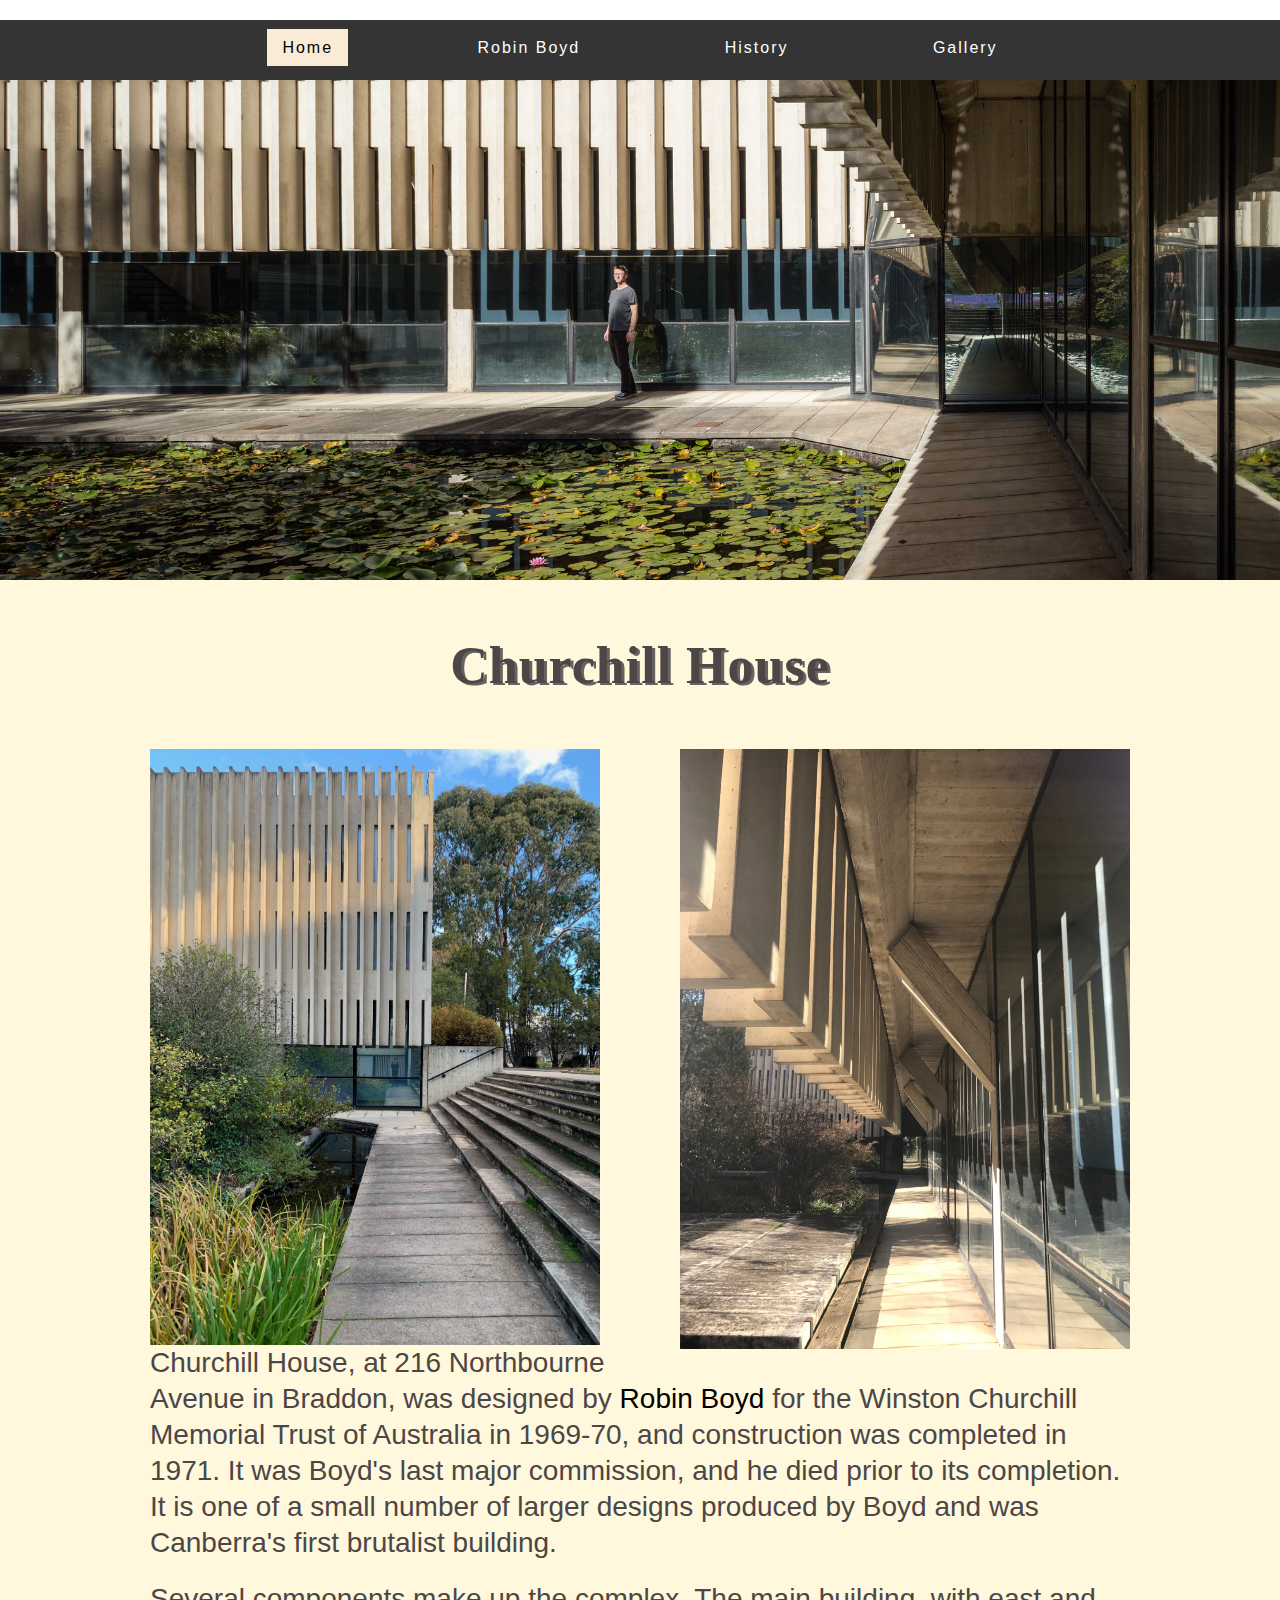
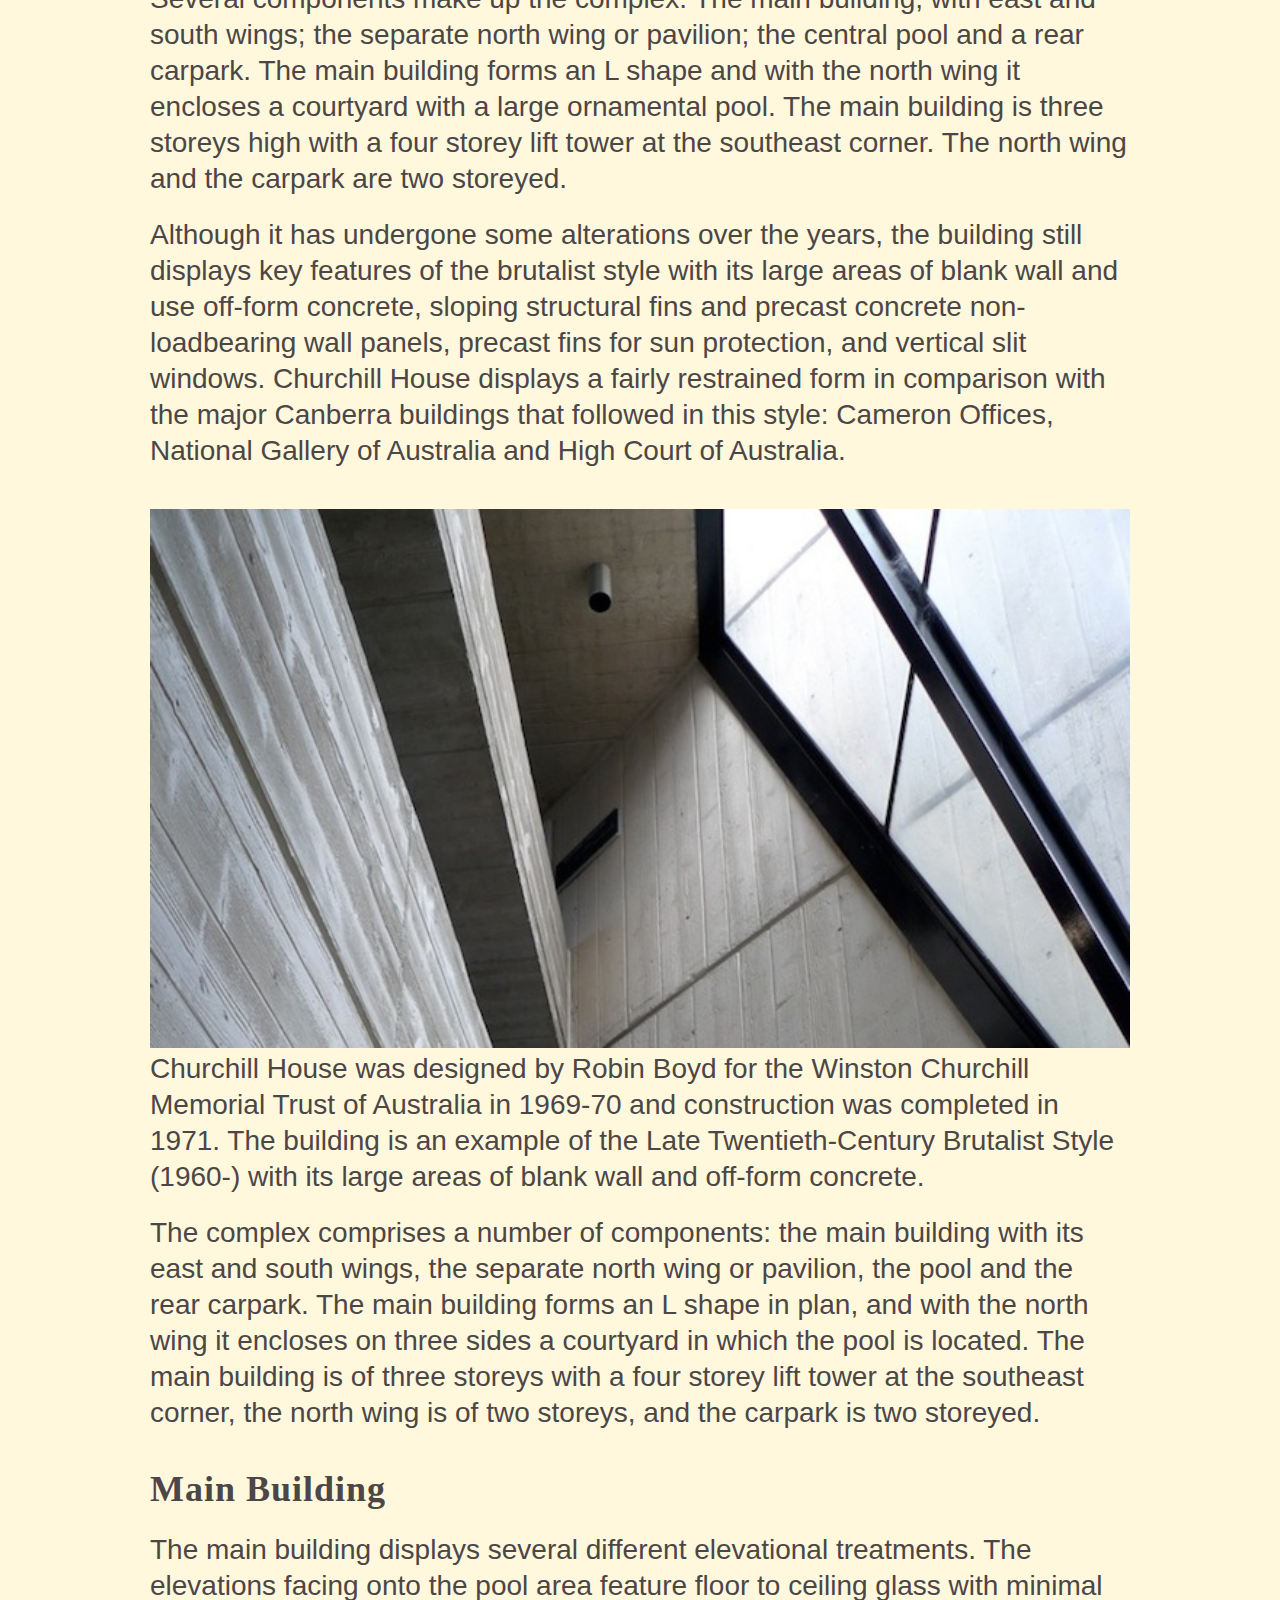
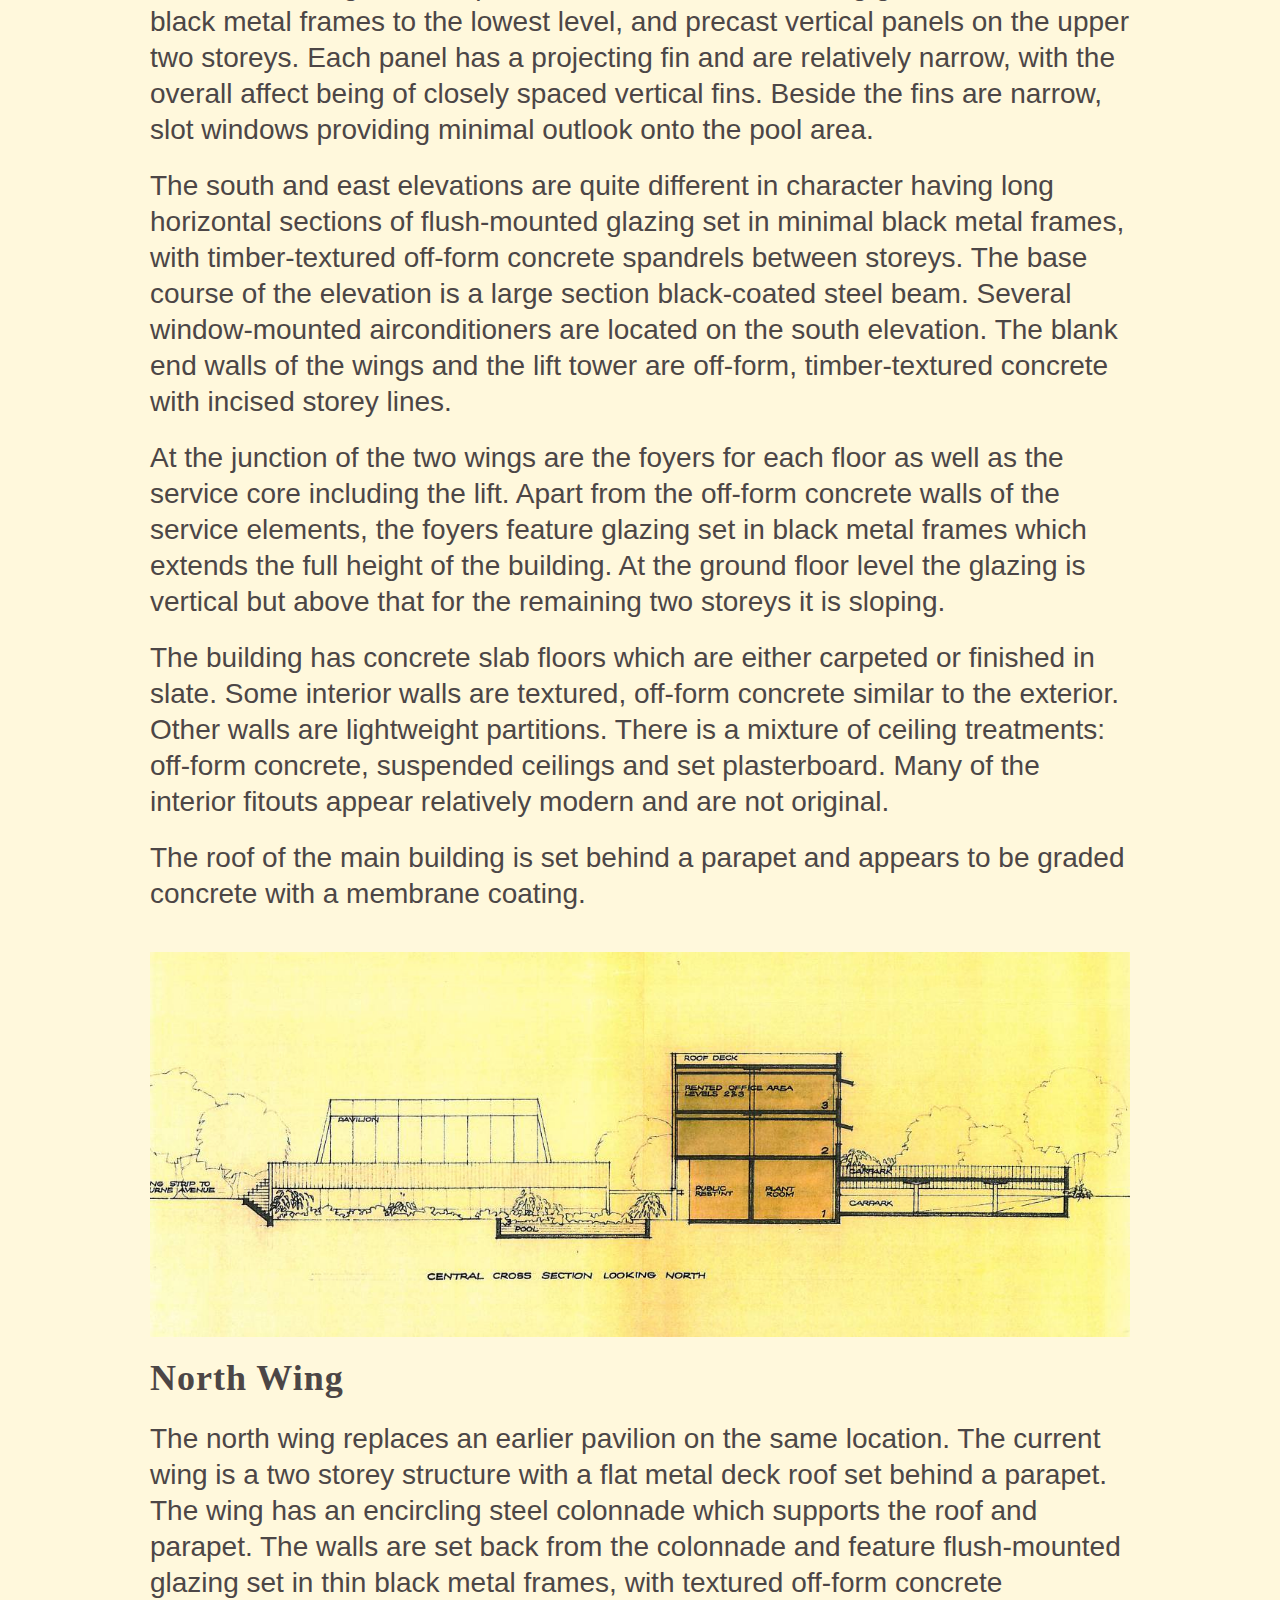
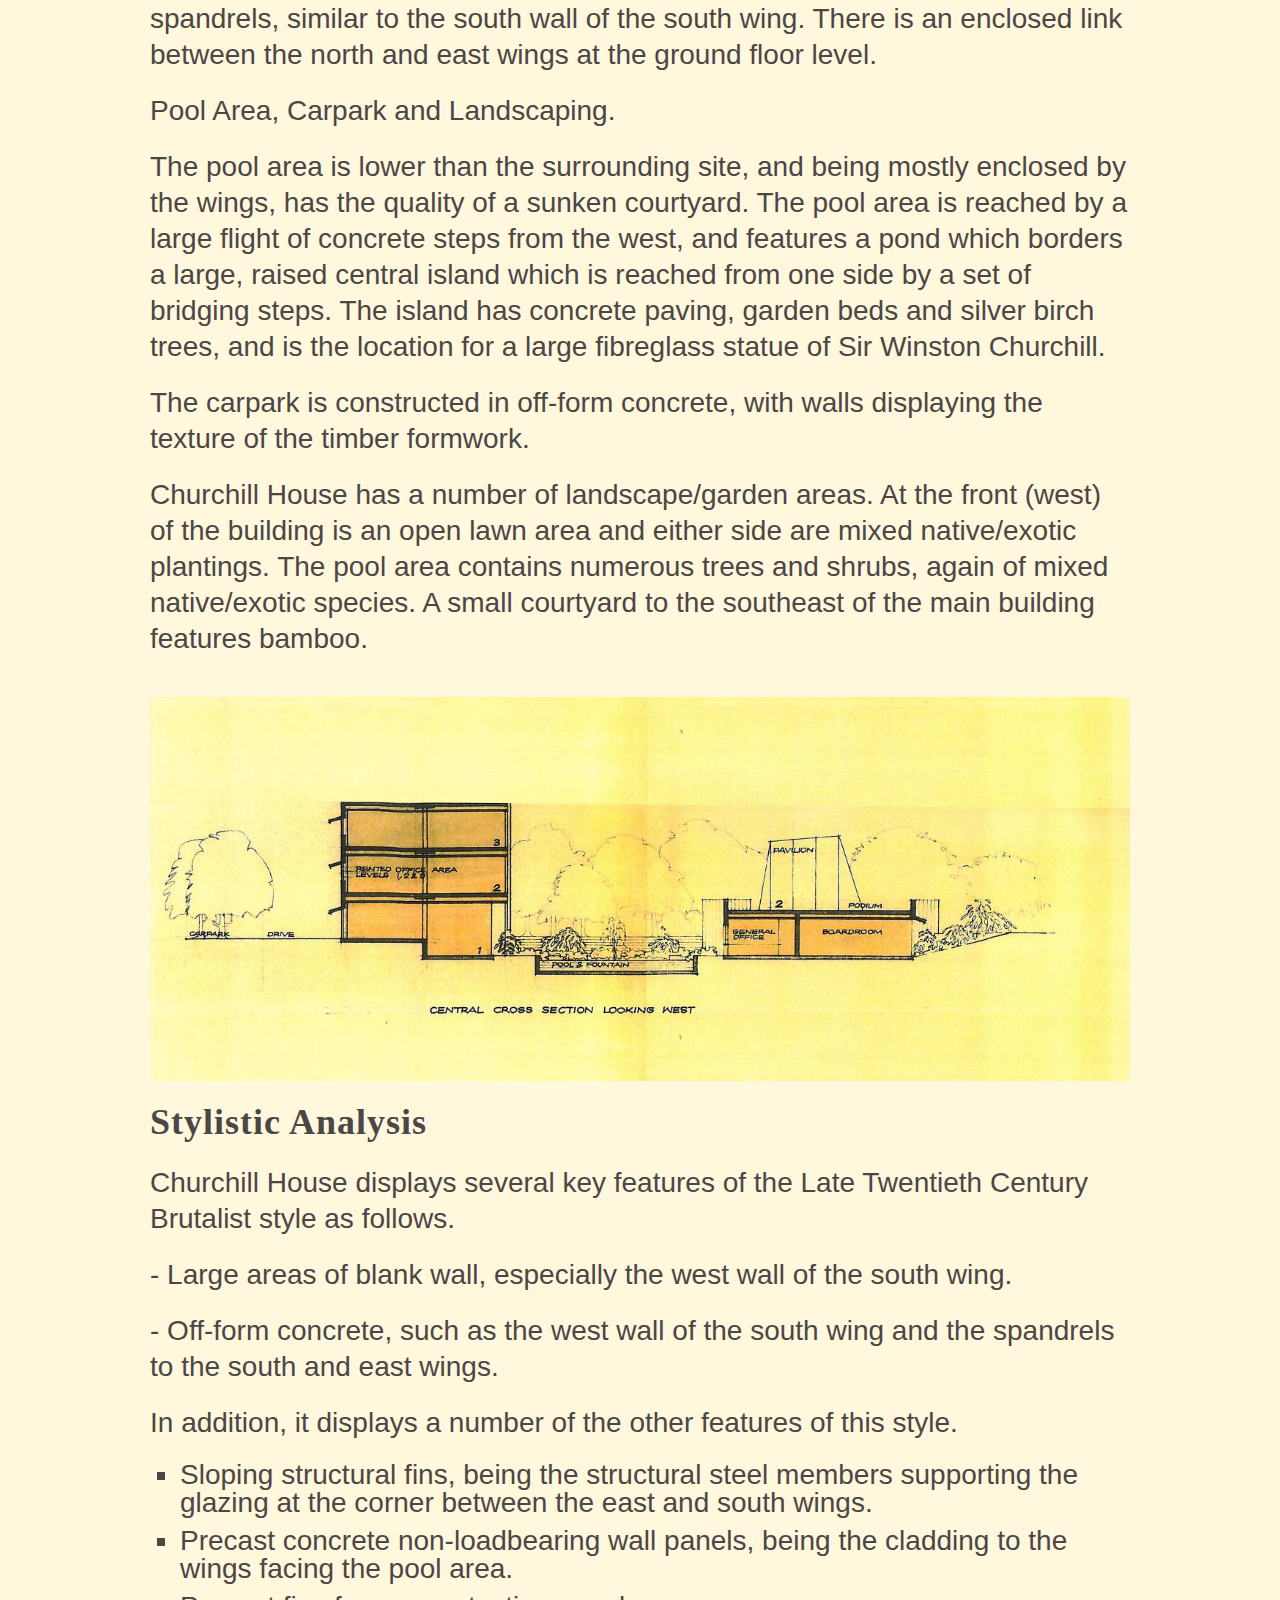
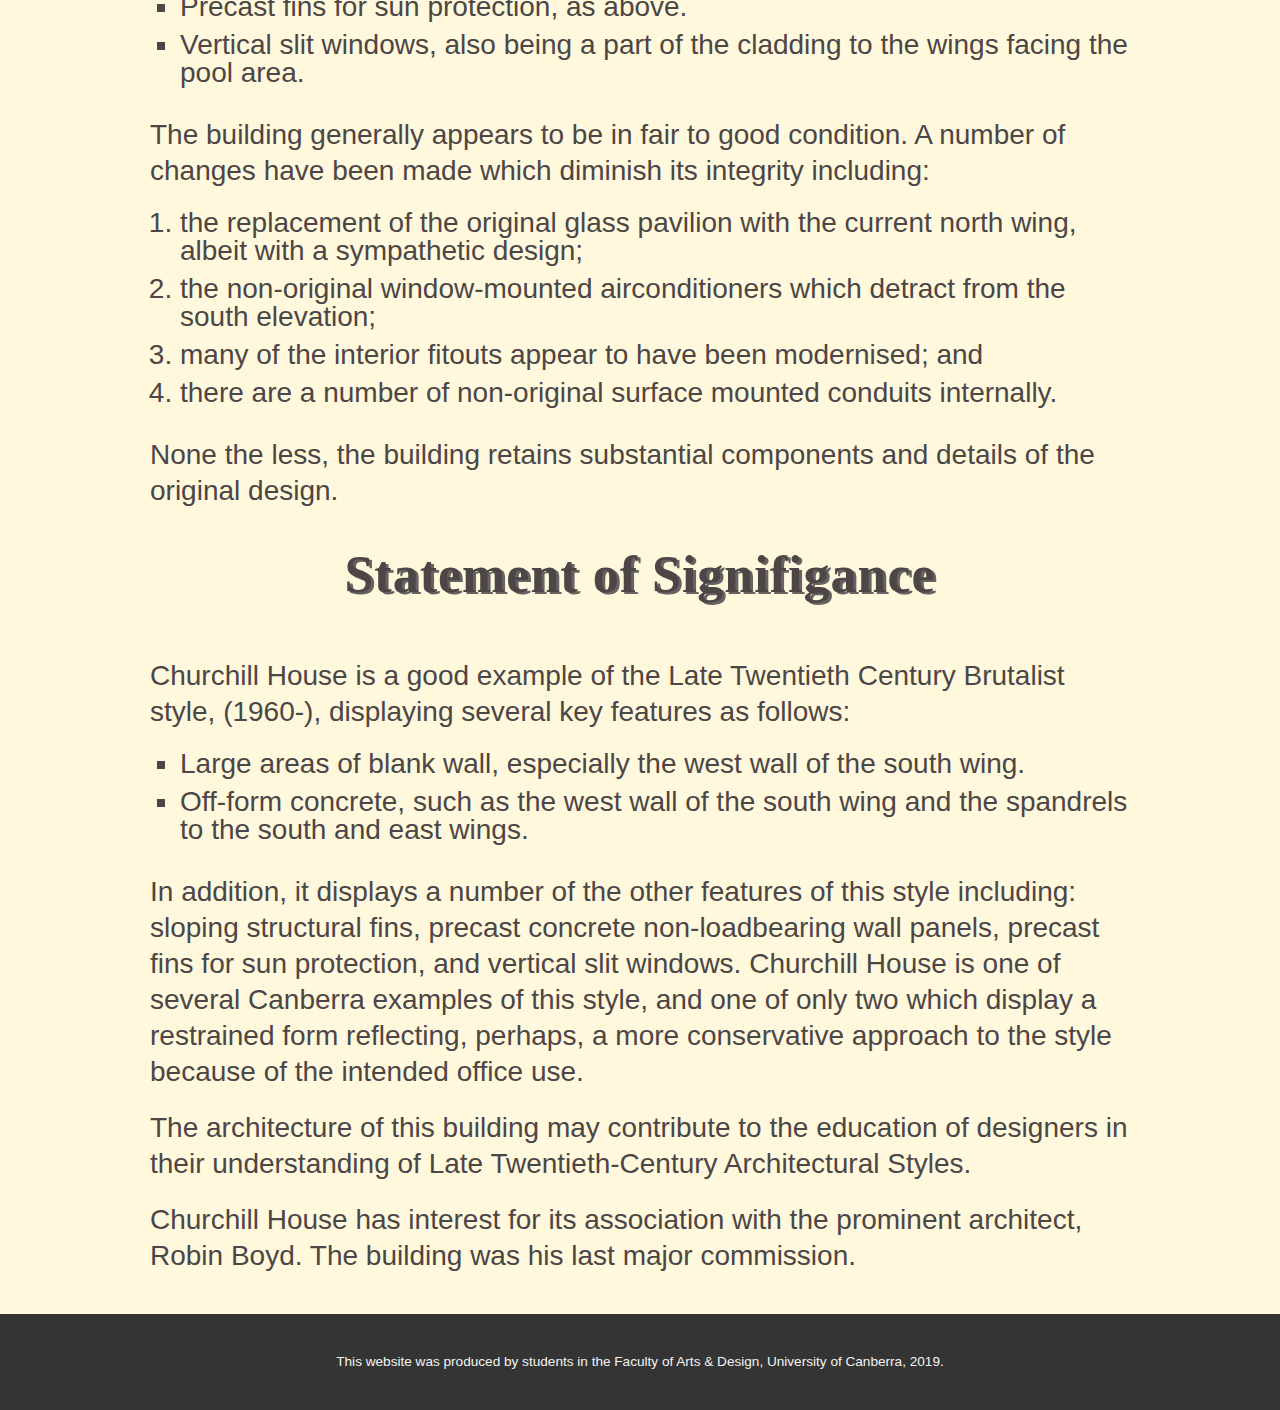
==== commit d17f3fac: "final updates" ====
--- a/index.html
+++ b/index.html
@@ -51,7 +51,7 @@
 
             <p>The complex comprises a number of components: the main building with its east and south wings, the separate north wing or pavilion, the pool and the rear carpark. The main building forms an L shape in plan, and with the north wing it encloses on three sides a courtyard in which the pool is located. The main building is of three storeys with a four storey lift tower at the southeast corner, the north wing is of two storeys, and the carpark is two storeyed.</p>
 
-            <p>Main Building</p>
+            <h3>Main Building</h3>
 
             <p>The main building displays several different elevational treatments. The elevations facing onto the pool area feature floor to ceiling glass with minimal black metal frames to the lowest level, and precast vertical panels on the upper two storeys. Each panel has a projecting fin and are relatively narrow, with the overall affect being of closely spaced vertical fins. Beside the fins are narrow, slot windows providing minimal outlook onto the pool area.</p>
 
@@ -65,7 +65,7 @@
 
             <img src="assets/images/churchill-house-18.jpg" alt="churchill section" class="bottomimg">
 
-            <p>North Wing</p>
+            <h3>North Wing</h3>
 
             <p>The north wing replaces an earlier pavilion on the same location. The current wing is a two storey structure with a flat metal deck roof set behind a parapet. The wing has an encircling steel colonnade which supports the roof and parapet. The walls are set back from the colonnade and feature flush-mounted glazing set in thin black metal frames, with textured off-form concrete spandrels, similar to the south wall of the south wing. There is an enclosed link between the north and east wings at the ground floor level.</p>
 
@@ -79,7 +79,7 @@
 
             <img src="assets/images/churchill-house-17.jpg" alt="churchill section2" class="bottomimg">
 
-            <p>Stylistic Analysis</p>
+            <h3>Stylistic Analysis</h3>
 
             <p>Churchill House displays several key features of the Late Twentieth Century Brutalist style as follows.</p>
 
@@ -89,23 +89,28 @@
 
             <p>In addition, it displays a number of the other features of this style.</p>
 
-            <p>- Sloping structural fins, being the structural steel members supporting the glazing at the corner between the east and south wings.</p>
+            <ul>
+                <li>Sloping structural fins, being the structural steel members supporting the glazing at the corner between the east and south wings.</li>
 
-            <p>- Precast concrete non-loadbearing wall panels, being the cladding to the wings facing the pool area.</p>
+                <li>Precast concrete non-loadbearing wall panels, being the cladding to the wings facing the pool area.</li>
 
-            <p>- Precast fins for sun protection, as above.</p>
+                <li>Precast fins for sun protection, as above.</li>
 
-            <p>- Vertical slit windows, also being a part of the cladding to the wings facing the pool area.</p>
+                <li>Vertical slit windows, also being a part of the cladding to the wings facing the pool area.</li>
+            </ul>
 
             <p>The building generally appears to be in fair to good condition. A number of changes have been made which diminish its integrity including:</p>
 
-            <p>- the replacement of the original glass pavilion with the current north wing, albeit with a sympathetic design;</p>
+            <ol>
+                <li>the replacement of the original glass pavilion with the current north wing, albeit with a sympathetic design;</li>
 
-            <p>- the non-original window-mounted airconditioners which detract from the south elevation;</p>
+                <li>the non-original window-mounted airconditioners which detract from the south elevation;</li>
 
-            <p>- many of the interior fitouts appear to have been modernised; and</p>
+                <li>many of the interior fitouts appear to have been modernised; and
+                </li>
 
-            <p>- there are a number of non-original surface mounted conduits internally.</p>
+                <li>there are a number of non-original surface mounted conduits internally.</li>
+            </ol>
 
             <p>None the less, the building retains substantial components and details of the original design.</p>
 
@@ -113,9 +118,11 @@
 
             <p>Churchill House is a good example of the Late Twentieth Century Brutalist style, (1960-), displaying several key features as follows:</p>
 
-            <p>- Large areas of blank wall, especially the west wall of the south wing.</p>
+            <ul>
+                <li>Large areas of blank wall, especially the west wall of the south wing.</li>
 
-            <p>- Off-form concrete, such as the west wall of the south wing and the spandrels to the south and east wings.</p>
+                <li>Off-form concrete, such as the west wall of the south wing and the spandrels to the south and east wings.</li>
+            </ul>
 
             <p>In addition, it displays a number of the other features of this style including: sloping structural fins, precast concrete non-loadbearing wall panels, precast fins for sun protection, and vertical slit windows. Churchill House is one of several Canberra examples of this style, and one of only two which display a restrained form reflecting, perhaps, a more conservative approach to the style because of the intended office use.</p>
             <p>The architecture of this building may contribute to the education of designers in their understanding of Late Twentieth-Century Architectural Styles.</p>
--- a/assets/css/styles.css
+++ b/assets/css/styles.css
@@ -37,6 +37,14 @@
     padding-bottom: 32px;
 }
 
+h3 {
+    text-align: left;
+    font-size: 36px;
+    font-weight: bolder;
+    letter-spacing: 1px;
+    padding-top: 20px;
+}
+
 
 p {
     font-size: 28px;
@@ -75,8 +83,6 @@
 }
 
 nav {
-    border-top: 2px solid white;
-    border-bottom: 2px solid white;
     text-align: center;
 }
 
@@ -92,8 +98,7 @@
 
 nav ul li a {
     color: white;
-    background-color: #4c4646;
-    ;
+    background-color: #343434;
     text-decoration: none;
     padding: 10px 15px;
     letter-spacing: 2px;
@@ -120,6 +125,23 @@
     overflow: auto;
 }
 
+main ul {
+    list-style-type: square;
+    margin-left: 30px;
+    margin-bottom: 30px;
+}
+
+main ol {
+    list-style-type: decimal;
+    margin-left: 30px;
+    margin-bottom: 30px;
+}
+
+main li {
+    font-size: 28px;
+    margin-bottom: 10px;
+}
+
 footer {
     background-color: #343434;
     padding: 10px;
@@ -159,3 +181,63 @@
     float: right;
     margin-top: 15px;
 }
+
+/* Media query for phones */
+@media screen and (max-device-width: 400px) {
+    .wrapper {
+        width: 98%;
+    }
+
+
+    /*    change the image width on a mobile*/
+    img {
+        max-width: 100%;
+    }
+
+    .left-image-box p {
+        font-size: 2.2em;
+    }
+}
+
+/* target devices larger than 400px and less than 768px */
+@media screen and (min-device-width: 400px) and (max-device-width: 768px) {
+
+    /* typography */
+    h2 {
+        font-size: 2.389em;
+    }
+
+    h3 {
+        font-size: 2.278em;
+    }
+
+    .wrapper {
+        width: 95%;
+    }
+
+    img {
+        max-width: 80%;
+    }
+
+    .left-image-box p {
+        font-size: 2.2em;
+    }
+
+}
+
+@media screen and (min-device-width: 768px) {
+    h1 {
+        text-align: center;
+        display: block;
+    }
+
+    nav {
+        float: none;
+        display: block;
+    }
+
+    nav ul {
+        text-align: center
+    }
+
+}
